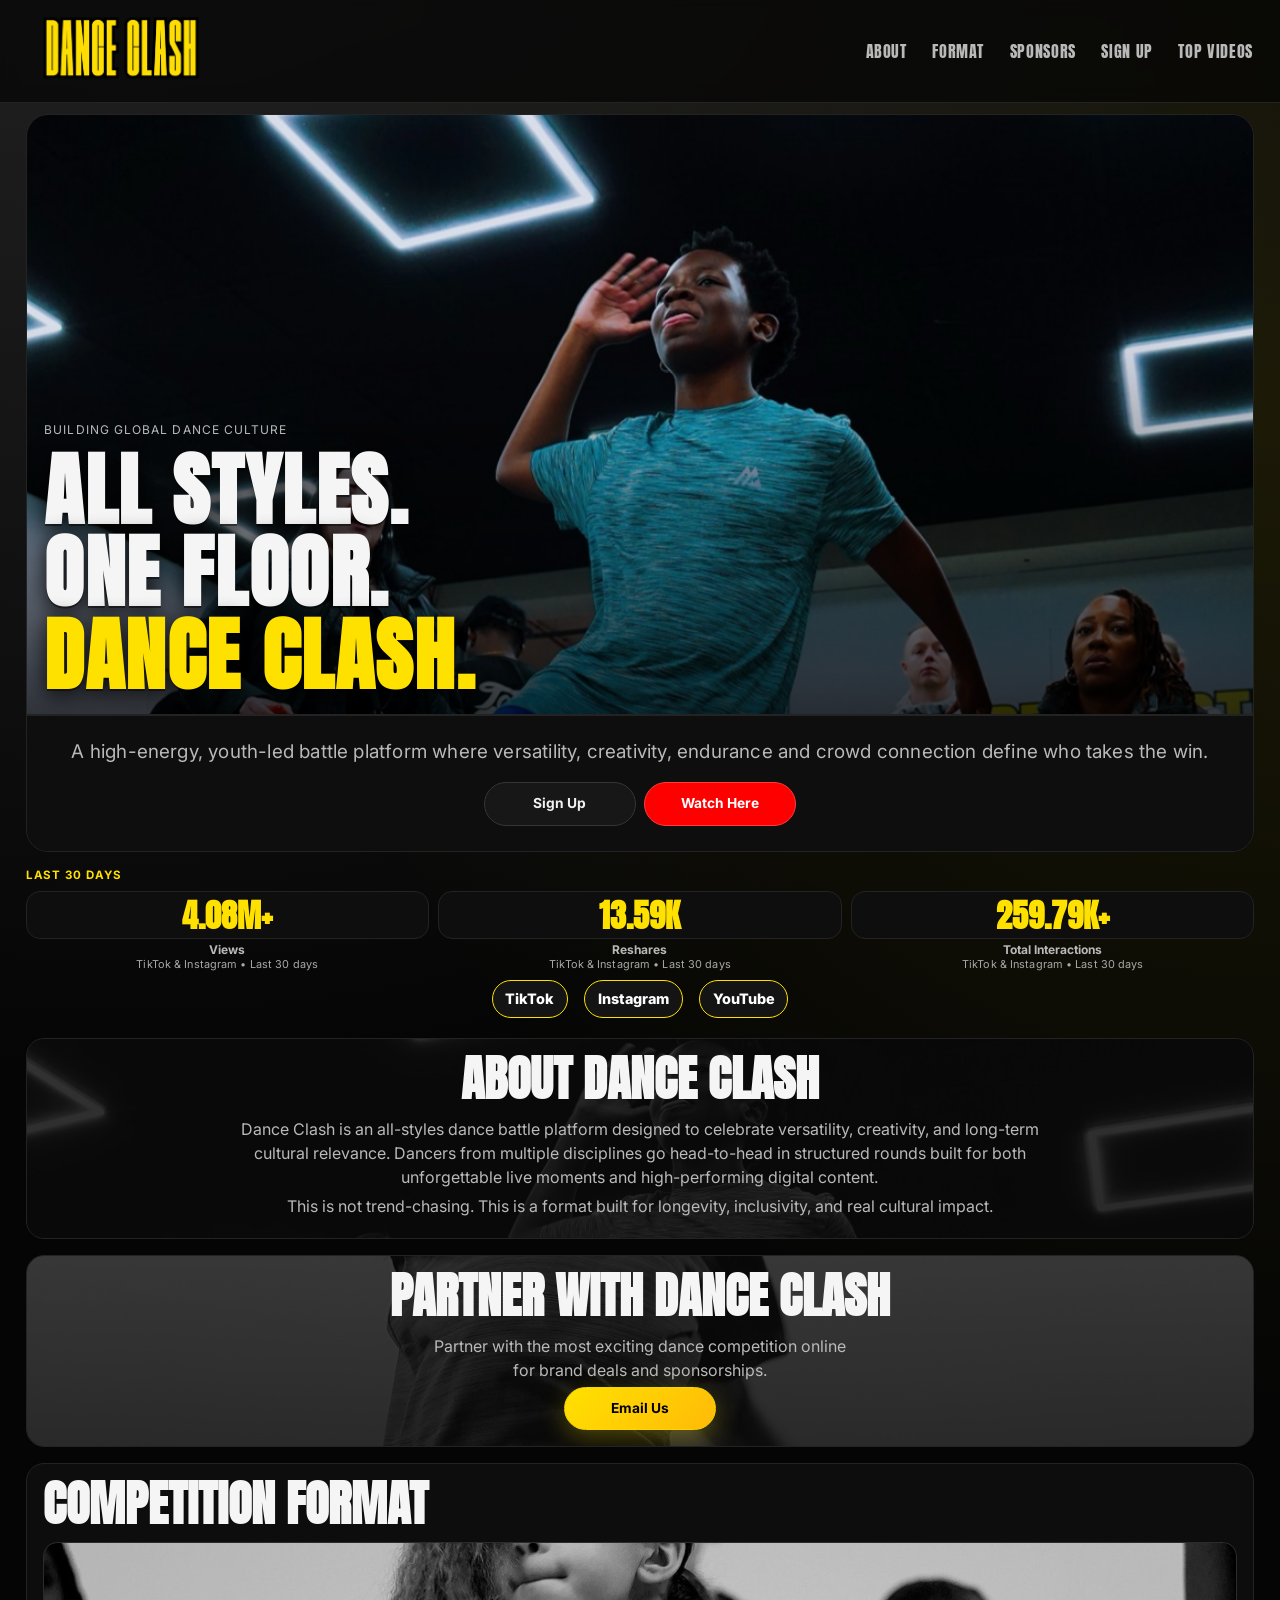
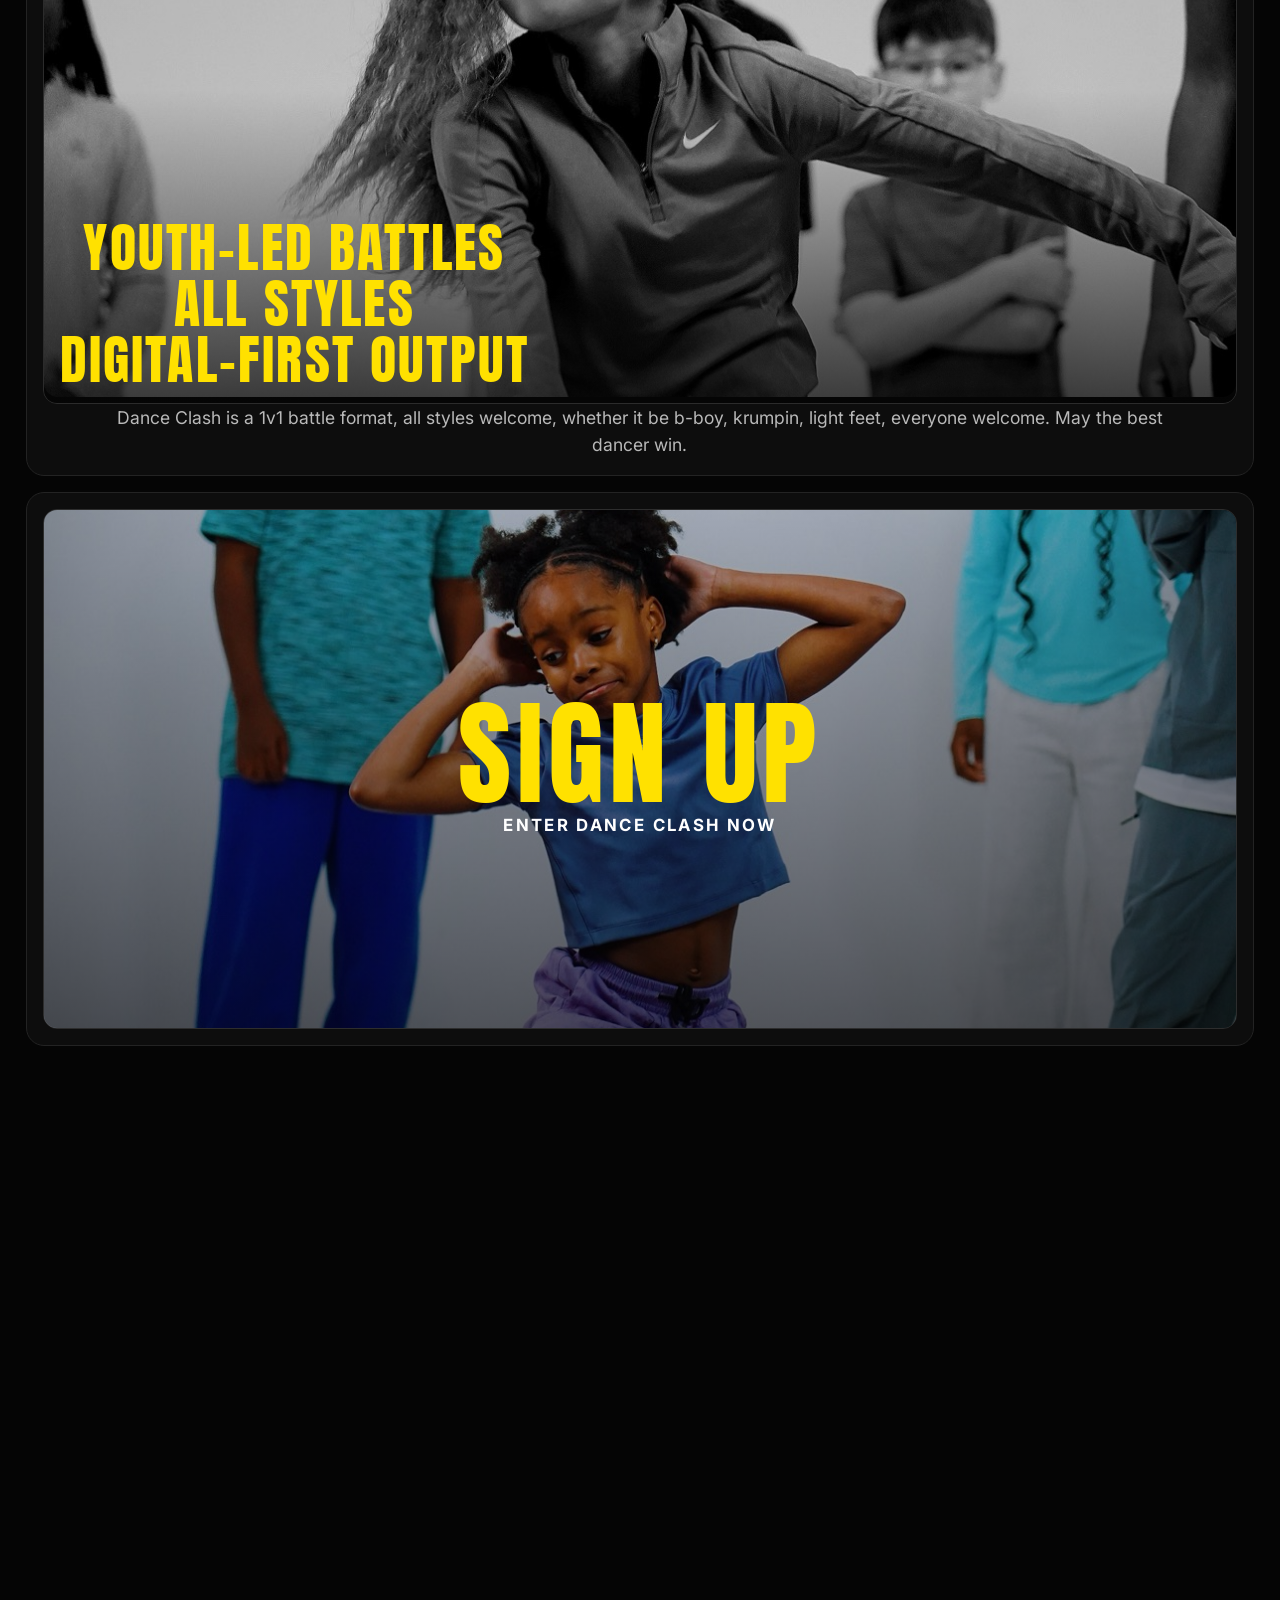
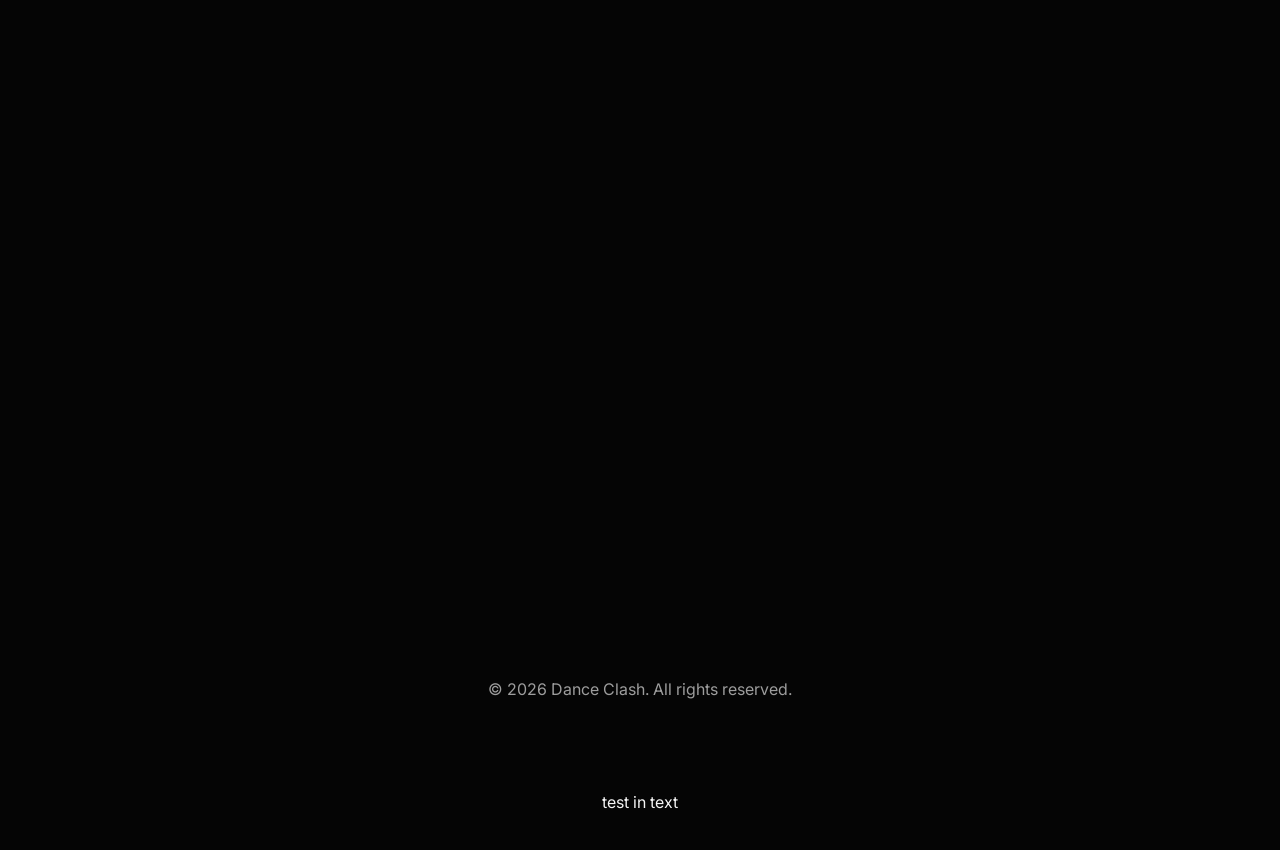
==== danceclash-site/index.html @ ba69e2e4 "Test: add 'test in text' to bottom of page" ====
<!doctype html>
<html lang="en">
<head>
  <meta charset="UTF-8" />
  <meta name="viewport" content="width=device-width, initial-scale=1.0" />
  <title>Dance Clash | All Styles Dance Competition</title>
  <meta name="description" content="Dance Clash is an all-styles dance battle platform celebrating versatility, creativity, and crowd connection." />
  <meta property="og:title" content="Dance Clash" />
  <meta property="og:description" content="All styles. Real battles. Real culture." />
  <meta property="og:type" content="website" />
  <meta property="og:image" content="https://danceclash.co/assets/favicon-512.png" />
  <meta name="twitter:card" content="summary" />
  <meta name="twitter:image" content="https://danceclash.co/assets/favicon-512.png" />
  <link rel="icon" type="image/png" sizes="32x32" href="assets/favicon-32.png" />
  <link rel="icon" type="image/png" sizes="16x16" href="assets/favicon-16.png" />
  <link rel="apple-touch-icon" sizes="180x180" href="assets/apple-touch-icon.png" />
  <link rel="preconnect" href="https://fonts.googleapis.com">
  <link rel="preconnect" href="https://fonts.gstatic.com" crossorigin>
  <link href="https://fonts.googleapis.com/css2?family=Anton&family=Bebas+Neue&family=Inter:wght@400;600;700;800&display=swap" rel="stylesheet">
  <link rel="stylesheet" href="styles.css" />
</head>
<body>
  <div class="scroll-progress" aria-hidden="true"></div>
  <header class="site-header" id="top">
    <a class="brand" href="#top" aria-label="Dance Clash home">
      <img src="assets/dance-clash-logo.png" alt="Dance Clash logo" />
    </a>
    <button class="menu-btn" aria-label="Toggle menu" aria-expanded="false">☰</button>
    <nav class="site-nav" aria-label="Main navigation">
      <a href="#about">About</a>
      <a href="#format">Format</a>
      <a href="#sponsors">Sponsors</a>
      <a href="#signup">Sign Up</a>
      <a href="#leaderboard">Top Videos</a>
    </nav>
  </header>

  <main>
    <section class="hero reveal">
      <div class="hero-bg" aria-hidden="true"></div>
      <div class="hero-image-wrap">
        <img class="hero-image hero-slide active js-parallax" src="assets/IMG_4778.JPG" alt="Dance Clash dancer in motion" />
        <img class="hero-image hero-slide" src="assets/IMG_4834.JPG" alt="Dance Clash battle moment" />
        <img class="hero-image hero-slide" src="assets/IMG_4809.JPG" alt="Dance Clash live dance circle" />
        <img class="hero-image hero-slide" src="assets/IMG_4890.JPG" alt="Dance Clash performer" />
        <div class="hero-image-overlay">
          <p class="eyebrow">BUILDING GLOBAL DANCE CULTURE</p>
          <h1>ALL STYLES.<br>ONE FLOOR.<br><span>Dance Clash.</span></h1>
        </div>
      </div>
      <div class="hero-content">
        <p>
          A high-energy, youth-led battle platform where versatility, creativity,
          endurance and crowd connection define who takes the win.
        </p>
        <div class="hero-cta">
          <a class="btn btn-ghost" href="https://docs.google.com/forms/d/e/1FAIpQLSc3zn0dRUBQ8wM4ddjLU7z3SjicRIRVyN9ZY5_aWdU6h1HrZQ/viewform" target="_blank" rel="noopener">Sign Up</a>
          <a class="btn btn-ghost btn-watch" href="https://www.youtube.com/@Dance_Clash1" target="_blank" rel="noopener">Watch Here</a>
        </div>
      </div>
    </section>

    <section class="stats-wrap reveal">
      <p class="stats-kicker">Last 30 Days</p>
      <section class="stats">
        <article>
          <div class="metric-box">
            <h3 data-count="4710000" data-format="compactPlus">0</h3>
          </div>
          <p class="metric-title">Views</p>
          <p class="metric-sub">TikTok & Instagram • Last 30 days</p>
        </article>
        <article>
          <div class="metric-box">
            <h3 data-count="15685" data-format="compact">0</h3>
          </div>
          <p class="metric-title">Reshares</p>
          <p class="metric-sub">TikTok & Instagram • Last 30 days</p>
        </article>
        <article>
          <div class="metric-box">
            <h3 data-count="299830" data-format="compactPlus">0</h3>
          </div>
          <p class="metric-title">Total Interactions</p>
          <p class="metric-sub">TikTok & Instagram • Last 30 days</p>
        </article>
      </section>
      <div class="stats-social-row">
        <a class="stat-link" href="https://www.tiktok.com/@danceclash_" target="_blank" rel="noopener">TikTok</a>
        <a class="stat-link" href="https://www.instagram.com/danceclash_/" target="_blank" rel="noopener">Instagram</a>
        <a class="stat-link" href="https://www.youtube.com/@Dance_Clash1" target="_blank" rel="noopener">YouTube</a>
      </div>
    </section>

    <section class="panel reveal" id="about">
      <h2>About Dance Clash</h2>
      <p>
        Dance Clash is an all-styles dance battle platform designed to celebrate versatility,
        creativity, and long-term cultural relevance. Dancers from multiple disciplines
        go head-to-head in structured rounds built for both unforgettable live moments and
        high-performing digital content.
      </p>
      <p>
        This is not trend-chasing. This is a format built for longevity, inclusivity, and
        real cultural impact.
      </p>
    </section>

    <section class="panel reveal" id="sponsors">
      <h2>Partner With Dance Clash</h2>
      <p class="sponsor-cta-copy">Partner with the most exciting dance competition online<br>for brand deals and sponsorships.</p>
      <div class="sponsor-cta-btn-wrap"><a href="#partnership-form-bottom" class="btn btn-primary">Email Us</a></div>
    </section>

    <section class="cards reveal" id="format">
      <h2>Competition Format</h2>
      <div class="card-grid image-card-grid">
        <article class="card image-card" style="text-align: center; height: auto;">
          <img src="assets/IMG_4884.JPG" alt="Dance Clash battle energy" loading="lazy">
          <div class="image-overlay"><h3>Youth-Led Battles<br>All Styles<br>Digital-First Output</h3></div>
        </article>
      </div>
      <p class="format-copy">Dance Clash is a 1v1 battle format, all styles welcome, whether it be b-boy, krumpin, light feet, everyone welcome. May the best dancer win.</p>
    </section>

    <section class="signup reveal" id="signup">
      <a class="signup-banner" href="https://docs.google.com/forms/d/e/1FAIpQLSc3zn0dRUBQ8wM4ddjLU7z3SjicRIRVyN9ZY5_aWdU6h1HrZQ/viewform" target="_blank" rel="noopener">
        <img src="assets/IMG_4786.JPG" alt="Dance Clash sign up" loading="lazy">
        <span class="signup-overlay">
          <strong>SIGN UP</strong>
          <em>Enter Dance Clash now</em>
        </span>
      </a>
    </section>

    <section class="leaderboard reveal" id="leaderboard">
      <h2>Top Viewed Videos of the Week</h2>
      <div class="video-grid">
        <article class="video-card">
          <p class="video-rank">#1 <a href="https://www.tiktok.com/@listentojayce" target="_blank" rel="noopener">@listentojayce</a></p>
          <p class="video-views">204.8K views</p>
          <iframe src="https://www.tiktok.com/player/v1/7609808277831994646?autoplay=0&mute=1&description=0&music_info=0" title="Top video 1" allow="encrypted-media; picture-in-picture" allowfullscreen loading="lazy"></iframe>
        </article>
        <article class="video-card">
          <p class="video-rank">#2 <a href="https://www.tiktok.com/@wolfiethedancer" target="_blank" rel="noopener">@wolfiethedancer</a></p>
          <p class="video-views">182.1K views</p>
          <iframe src="https://www.tiktok.com/player/v1/7610524635230211350?autoplay=0&mute=1&description=0&music_info=0" title="Top video 2" allow="encrypted-media; picture-in-picture" allowfullscreen loading="lazy"></iframe>
        </article>
        <article class="video-card">
          <p class="video-rank">#3 <a href="https://www.tiktok.com/@listentojayce" target="_blank" rel="noopener">@listentojayce</a></p>
          <p class="video-views">120K views</p>
          <iframe src="https://www.tiktok.com/player/v1/7608313612968414486?autoplay=0&mute=1&description=0&music_info=0" title="Top video 3" allow="encrypted-media; picture-in-picture" allowfullscreen loading="lazy"></iframe>
        </article>
      </div>
    </section>
    <section class="panel reveal" id="partnership-form-bottom">
      <h2>Partnership Enquiry</h2>
      <div class="sponsor-cta-btn-wrap"><a href="mailto:mgmt@sturdyoff.com" class="btn btn-primary">Email Now</a></div>
      <p>Dance Clash is powered by <a href="https://sturdyoff.com" target="_blank" rel="noopener">Sturdy Off</a>, a global youth culture and dance platform with over 1 billion views and a community of 3+ million followers. Sturdy Off has partnered with brands including Nike, Adidas, JD Sports, Wingstop, EMI, Universal Music Group, EMPIRE and Honour, delivering social media coverage, live event amplification and branded content that generated over 150 million views for partners in the past year alone. For enquiries, you can email <a class="mgmt-email" href="mailto:mgmt@sturdyoff.com"><strong>mgmt@sturdyoff.com</strong></a> — we’d love to hear from you.</p>
    </section>
  </main>

  <footer class="site-footer">
    <p>© <span id="year"></span> Dance Clash. All rights reserved.</p>
  </footer>

  <p style="text-align: center; padding: 20px;">test in text</p>

  <script src="script.js"></script>
</body>
</html>
---- danceclash-site/styles.css ----
:root {
  --bg: #050505;
  --card: #101010;
  --text: #f5f5f5;
  --muted: #b9b9b9;
  --accent: #ffe100;
  --accent-2: #ffba08;
  --line: #232323;
  --radius: 18px;
}

* { box-sizing: border-box; }
html, body { margin: 0; padding: 0; }
html { scroll-behavior: smooth; }
body {
  background:
    radial-gradient(circle at 10% -10%, #2a2a2a 0%, transparent 32%),
    radial-gradient(circle at 100% 10%, rgba(255,225,0,.09), transparent 26%),
    var(--bg);
  color: var(--text);
  font-family: Inter, system-ui, -apple-system, Segoe UI, Roboto, sans-serif;
  line-height: 1.5;
  overflow-x: hidden;
}

a { color: inherit; text-decoration: none; }

.site-header {
  position: sticky;
  top: 0;
  z-index: 20;
  display: flex;
  align-items: center;
  justify-content: space-between;
  gap: 1rem;
  padding: .75rem 1rem;
  backdrop-filter: blur(8px);
  background: rgba(5,5,5,.7);
  border-bottom: 1px solid var(--line);
}

.brand img {
  width: 182px;
  display: block;
}

.menu-btn {
  border: 1px solid var(--line);
  background: #121212;
  color: var(--text);
  border-radius: 12px;
  padding: .4rem .7rem;
  font-size: 1.1rem;
}

.site-nav {
  position: absolute;
  top: 100%;
  left: 0;
  right: 0;
  display: none;
  flex-direction: column;
  background: #0a0a0a;
  border-bottom: 1px solid var(--line);
}

.site-nav.open { display: flex; }
.site-nav a {
  padding: .9rem 1rem;
  border-top: 1px solid var(--line);
  color: var(--muted);
  font-family: Anton, 'Bebas Neue', Impact, sans-serif;
  letter-spacing: .04em;
  text-transform: uppercase;
  font-size: 1rem;
  transition: color .2s ease, background .2s ease;
}
.site-nav a:hover,
.site-nav a:focus-visible,
.site-nav a:active,
.site-nav a.is-active {
  color: var(--accent) !important;
  background: #171717;
}

main { padding: 0 1rem 3rem; max-width: 1100px; margin: 0 auto; }

.hero {
  position: relative;
  overflow: clip;
  margin: .7rem auto 0;
  max-width: 980px;
  border: 1px solid var(--line);
  border-radius: calc(var(--radius) + 4px);
  background: linear-gradient(140deg, #161616 15%, #080808 90%);
  isolation: isolate;
}

.hero-bg {
  position: absolute;
  inset: 0;
  background:
    radial-gradient(circle at 25% 20%, rgba(255,225,0,.34), transparent 52%),
    radial-gradient(circle at 75% 80%, rgba(255,186,8,.14), transparent 45%);
  pointer-events: none;
  animation: pulseGlow 8s ease-in-out infinite alternate;
}

.hero-content {
  padding: 1rem 1.2rem 1.2rem;
  position: relative;
  z-index: 2;
  background: #0e0e0e;
  border-top: 1px solid #232323;
}
.hero-image-overlay {
  position: absolute;
  inset: 0;
  z-index: 2;
  display: flex;
  flex-direction: column;
  justify-content: flex-end;
  padding: 1.1rem;
  background: linear-gradient(180deg, rgba(0,0,0,.08) 35%, rgba(0,0,0,.76) 100%);
}
.eyebrow {
  letter-spacing: .09em;
  font-size: .75rem;
  color: var(--accent);
  margin: 0 0 .65rem;
}

h1, h2, h3 { margin: 0; line-height: 1.03; }
h1 {
  font-family: Anton, Impact, sans-serif;
  font-size: clamp(2.2rem, 10vw, 5rem);
  letter-spacing: .02em;
  text-transform: uppercase;
}

h1 span { color: var(--accent); }
.hero-image-overlay h1 {
  text-shadow:
    0 2px 0 rgba(0,0,0,.45),
    0 8px 24px rgba(0,0,0,.7),
    0 0 18px rgba(0,0,0,.35);
  animation: heroTitleIn 1.25s cubic-bezier(.17,.84,.3,1) both, heroTitlePulse 2.6s ease-out 1.25s 1;
  transform-origin: left center;
}
.hero p { color: var(--muted); max-width: 52ch; }

.hero-cta { display: flex; gap: .55rem; flex-wrap: nowrap; margin-top: 1rem; overflow-x: auto; padding-bottom: .2rem; }
.btn {
  padding: .66rem .92rem;
  border-radius: 999px;
  font-weight: 700;
  font-size: .86rem;
  white-space: nowrap;
  border: 1px solid transparent;
  min-width: 152px;
  text-align: center;
}
.btn-primary {
  background: linear-gradient(135deg, var(--accent), var(--accent-2));
  color: #000;
  border-color: #f8d600;
  box-shadow: 0 8px 26px rgba(255,225,0,.28);
}
.btn-ghost {
  background: #171717;
  color: #f1f1f1;
  border-color: #353535;
}

.btn-watch {
  background: #ff0000;
  color: #fff;
  border-color: #ff3b3b;
}



.btn { transition: transform .25s ease, box-shadow .25s ease, border-color .25s ease; }
.btn:hover { transform: translateY(-2px); box-shadow: 0 10px 26px rgba(0,0,0,.35); border-color: var(--accent); }

.hero-image-wrap { position: relative; height: 52vh; min-height: 320px; overflow: hidden; border-bottom: 1px solid var(--line); }
.hero-image {
  position: absolute;
  inset: 0;
  width: 100%;
  height: 100%;
  object-fit: cover;
  object-position: center 28%;
  opacity: 0;
  transform: scale(1.08);
  transition: opacity .9s ease-in-out, transform 1.1s cubic-bezier(.19,1,.22,1), filter .8s ease;
  will-change: transform, opacity;
  animation: heroFloat 9s ease-in-out infinite alternate;
}
.hero-image.active { opacity: 1; z-index: 1; }
.hero-slide:nth-child(2) {
  object-position: center 20%;
}
.hero-slide:nth-child(3),
.hero-slide:nth-child(4) {
  object-position: center 10%;
}
.hero:hover .hero-image.active { transform: scale(1.14); filter: contrast(1.06) saturate(1.04); }

.stats-wrap {
  margin: .9rem auto 1.3rem;
  max-width: 980px;
}

.stats-kicker {
  margin: 0 0 .45rem;
  color: var(--accent);
  letter-spacing: .08em;
  text-transform: uppercase;
  font-size: .72rem;
  font-weight: 700;
}

.stats {
  display: grid;
  grid-template-columns: repeat(3,1fr);
  gap: .6rem;
}
.stats article {
  text-align: center;
}
.metric-box {
  border: 1px solid var(--line);
  border-radius: 14px;
  background: #0e0e0e;
  padding: .5rem .45rem .38rem;
}
.stats h3 { font-family: Anton, sans-serif; font-size: 2rem; color: var(--accent); line-height: 1; margin: 0; }
.metric-title { color: var(--muted); font-size: .75rem; line-height: 1.1; margin: .24rem 0 0; font-weight: 700; }
.metric-sub { color: #a8a8a8; font-size: .68rem; line-height: 1.2; letter-spacing: .01em; margin: .1rem 0 0; }
.stat-link {
  display: inline-block;
  font-weight: 800;
  color: #fff;
  font-size: .9rem;
  border: 1.5px solid var(--accent);
  border-radius: 999px;
  padding: .45rem .8rem;
  background: #141414;
}
.stat-link:hover {
  color: #000;
  background: var(--accent);
}

.stats-social-row {
  margin-top: .55rem;
  display: flex;
  justify-content: center;
  align-items: center;
  gap: 1rem;
  flex-wrap: wrap;
}

.panel, .cards, .gallery, .socials, .signup, .leaderboard {
  border: 1px solid var(--line);
  border-radius: var(--radius);
  padding: 1rem;
  background: #0d0d0d;
  margin: 0 auto 1rem;
  max-width: 980px;
}

h2 {
  font-family: Anton, Impact, sans-serif;
  text-transform: uppercase;
  font-size: clamp(1.6rem, 7vw, 3rem);
  margin-bottom: .75rem;
}

.panel p { color: var(--muted); margin: .3rem 0; }

#about {
  text-align: center;
  position: relative;
  overflow: hidden;
}
#about::before {
  content: '';
  position: absolute;
  inset: 0;
  background: linear-gradient(180deg, rgba(0,0,0,.5), rgba(0,0,0,.62)), url('assets/IMG_4834.JPG') center 24% / cover no-repeat;
  filter: grayscale(1);
  opacity: .36;
  z-index: 0;
}
#about > * { position: relative; z-index: 1; }
#about p {
  max-width: 820px;
  margin-left: auto;
  margin-right: auto;
}

#sponsors {
  text-align: center;
  position: relative;
  overflow: hidden;
}
#sponsors::before {
  content: '';
  position: absolute;
  inset: 0;
  background: linear-gradient(180deg, rgba(0,0,0,.35), rgba(0,0,0,.55)), url('assets/IMG_4866.JPG') center 28% / cover no-repeat;
  opacity: .35;
  z-index: 0;
}
#sponsors > * { position: relative; z-index: 1; }

.sponsor-cta-copy {
  max-width: 760px;
  margin: .3rem auto .8rem;
  text-wrap: balance;
  overflow-wrap: anywhere;
  word-break: break-word;
}
.sponsor-cta-btn-wrap { display: flex; justify-content: center; }

#partnership-form-bottom {
  text-align: center;
}
#partnership-form-bottom p {
  overflow-wrap: anywhere;
  word-break: break-word;
  max-width: 820px;
  margin-left: auto;
  margin-right: auto;
}
#partnership-form-bottom a {
  font-weight: 800;
}
#partnership-form-bottom .mgmt-email {
  color: var(--accent);
  font-weight: 900;
}

.partner-form { display: grid; gap: .6rem; margin-top: .7rem; }
.partner-form input,
.partner-form textarea {
  width: 100%;
  border: 1px solid #2e2e2e;
  border-radius: 10px;
  background: #121212;
  color: #fff;
  padding: .7rem .8rem;
  font: inherit;
}
.partner-form textarea { resize: vertical; }
.hp-field { position: absolute !important; left: -10000px !important; opacity: 0 !important; }
.partnership-status { min-height: 1.2em; color: var(--muted); margin: .2rem 0 0; font-size: .92rem; text-align: center; }

.partner-form .btn-primary,
.partner-form .btn-primary:hover,
.partner-form .btn-primary:focus,
.partner-form .btn-primary:active {
  -webkit-appearance: none;
  appearance: none;
  background: #ffe100 !important;
  background-image: none !important;
  color: #000 !important;
  border-color: #f8d600 !important;
  opacity: 1 !important;
}

.card-grid { display: grid; gap: .7rem; }
.card {
  border: 1px solid #2b2b2b;
  border-radius: 14px;
  background: linear-gradient(170deg, #1a1a1a, #0f0f0f);
  padding: .9rem;
  transition: transform .45s cubic-bezier(.19,1,.22,1), border-color .35s ease, box-shadow .45s ease;
}
.card:hover {
  transform: translateY(-10px) scale(1.02);
  border-color: rgba(255,225,0,.55);
  box-shadow: 0 22px 50px rgba(0,0,0,.5);
}
.card img {
  width: 100%;
  aspect-ratio: 4 / 3;
  object-fit: cover;
  object-position: center 20%;
  border-radius: 10px;
  border: 1px solid #2a2a2a;
  margin-bottom: .7rem;
}
.card h3 { margin-bottom: .5rem; font-size: 1.1rem; }
.card p { margin: 0; color: var(--muted); }

.image-card-grid { grid-template-columns: 1fr; }
.image-card {
  position: relative;
  padding: 0;
  overflow: hidden;
}
.image-card img {
  margin: 0;
  border: 0;
  border-radius: 14px;
  aspect-ratio: 16 / 10;
  object-position: center 12%;
}
.image-overlay {
  position: absolute;
  inset: 0;
  display: flex;
  align-items: flex-end;
  padding: 1rem;
  background: linear-gradient(180deg, rgba(0,0,0,.1) 32%, rgba(0,0,0,.72) 100%);
}
.image-overlay h3 {
  margin: 0;
  font-family: Anton, 'Bebas Neue', Impact, Haettenschweiler, 'Arial Narrow Bold', sans-serif;
  font-weight: 400;
  text-transform: uppercase;
  letter-spacing: .03em;
  font-size: clamp(1.2rem, 6vw, 2rem);
  color: var(--accent);
}


.format-copy {
  margin: 0 auto;
  max-width: 920px;
  color: var(--muted);
  text-align: center;
  line-height: 1.35;
  font-size: .94rem;
}

.impact-grid {
  display: grid;
  grid-template-columns: repeat(2, minmax(0, 1fr));
  gap: .65rem;
}

.impact-card {
  border: 1px solid #2b2b2b;
  border-radius: 14px;
  background: linear-gradient(170deg, #171717, #0d0d0d);
  padding: .95rem .8rem;
}

.impact-card h3 {
  font-family: Anton, Impact, sans-serif;
  font-size: clamp(1.3rem, 5.8vw, 2rem);
  color: var(--accent);
  margin-bottom: .3rem;
}

.impact-card p {
  margin: 0;
  color: var(--muted);
  font-size: .86rem;
  line-height: 1.25;
}

.sponsor-row {
  display: flex;
  align-items: center;
  flex-wrap: wrap;
  gap: .9rem;
  margin-top: .9rem;
}
.sponsor-row span { color: var(--muted); }
.sponsor-row img {
  width: auto;
  height: 54px;
  max-width: 170px;
  object-fit: contain;
  border-radius: 10px;
  background: #fff;
  padding: .5rem .7rem;
  border: 1px solid #2b2b2b;
}

.signup-banner {
  position: relative;
  display: block;
  border-radius: 14px;
  overflow: hidden;
  border: 1px solid #2d2d2d;
  max-height: 520px;
}

.signup-banner img {
  width: 100%;
  aspect-ratio: 16 / 9;
  max-height: 520px;
  height: auto;
  object-fit: cover;
  object-position: center 36%;
  display: block;
}

.signup-overlay {
  position: absolute;
  inset: 0;
  display: grid;
  place-content: center;
  text-align: center;
  gap: .25rem;
  background: linear-gradient(180deg, rgba(0,0,0,.22), rgba(0,0,0,.62));
}

.signup-overlay strong {
  font-family: Anton, 'Bebas Neue', Impact, Haettenschweiler, 'Arial Narrow Bold', sans-serif;
  font-weight: 400;
  font-size: clamp(2rem, 10vw, 3.6rem);
  line-height: .95;
  color: var(--accent);
  letter-spacing: .03em;
}

.signup-overlay em {
  font-style: normal;
  font-weight: 700;
  color: #fff;
  text-transform: uppercase;
  letter-spacing: .08em;
  font-size: .78rem;
}

.social-grid { display: grid; gap: .65rem; }
.social-grid a {
  background: #161616;
  border: 1px solid #2e2e2e;
  padding: .9rem 1rem;
  border-radius: 12px;
  font-weight: 700;
}
.social-grid a:hover { border-color: var(--accent); transform: translateY(-1px); }

.video-grid {
  display: grid;
  grid-template-columns: 1fr;
  gap: .8rem;
}
.video-card {
  border: 1px solid rgba(255,225,0,.45);
  border-radius: 14px;
  padding: .6rem;
  background: #121212;
  box-shadow: 0 0 0 1px rgba(255,225,0,.08) inset;
}
.video-rank {
  margin: 0 0 .4rem;
  color: var(--accent);
  font-weight: 800;
  letter-spacing: .06em;
  display: flex;
  align-items: center;
  gap: .45rem;
}
.video-rank a {
  color: #111;
  background: var(--accent);
  padding: .15rem .45rem;
  border-radius: 999px;
  font-weight: 800;
  letter-spacing: normal;
}
.video-rank a:hover { background: #ffd000; color: #000; }
.video-card iframe {
  width: 100%;
  aspect-ratio: 9 / 16;
  border: 0;
  border-radius: 10px;
  background: #000;
}
.video-views {
  margin: -.15rem 0 .2rem;
  color: #c7c7c7;
  font-weight: 700;
  font-size: .88rem;
}

.site-footer {
  text-align: center;
  color: #9d9d9d;
  padding-bottom: 2.3rem;
}

.scroll-progress {
  position: fixed;
  top: 0;
  left: 0;
  height: 3px;
  width: 0;
  z-index: 60;
  background: linear-gradient(90deg, #ffe100, #ffba08);
  box-shadow: 0 1px 12px rgba(255,225,0,.5);
}

.reveal { opacity: 0; transform: translateY(64px) scale(.965); filter: blur(6px); transition: 1s cubic-bezier(.19,1,.22,1); }
.reveal.on { opacity: 1; transform: translateY(0) scale(1); filter: blur(0); }

@keyframes pulseGlow {
  from { transform: scale(1); opacity: .72; }
  to { transform: scale(1.11); opacity: 1; }
}

@keyframes heroFloat {
  from { transform: scale(1.08) translateY(-6px); }
  to { transform: scale(1.12) translateY(10px); }
}

@keyframes heroTitleIn {
  from {
    opacity: 0;
    transform: translateY(42px) scale(.9) skewY(4deg);
    filter: blur(10px);
    letter-spacing: .12em;
  }
  55% {
    opacity: 1;
    transform: translateY(-8px) scale(1.04) skewY(0deg);
    filter: blur(0);
    letter-spacing: .04em;
  }
  to {
    opacity: 1;
    transform: translateY(0) scale(1);
    filter: blur(0);
    letter-spacing: .02em;
  }
}

@keyframes heroTitlePulse {
  0% { transform: scale(1); text-shadow: 0 2px 0 rgba(0,0,0,.45), 0 8px 24px rgba(0,0,0,.7), 0 0 18px rgba(0,0,0,.35); }
  40% { transform: scale(1.035); text-shadow: 0 2px 0 rgba(0,0,0,.5), 0 18px 36px rgba(0,0,0,.8), 0 0 28px rgba(255,225,0,.3); }
  100% { transform: scale(1); text-shadow: 0 2px 0 rgba(0,0,0,.45), 0 8px 24px rgba(0,0,0,.7), 0 0 18px rgba(0,0,0,.35); }
}

@media (max-width: 759px) {
  #partnership-form-bottom h2 { text-align: center; }
  .stats { grid-template-columns: repeat(3, minmax(0, 1fr)); }
  .social-grid { grid-template-columns: 1fr; }
  .image-card-grid { grid-template-columns: 1fr; }
  .hero-image-wrap { height: 52vh; min-height: 260px; }

  .hero-content .hero-cta {
    justify-content: center;
    overflow: visible;
    gap: .6rem;
  }
  .hero-content .hero-cta .btn {
    flex: 1 1 0;
    min-width: 0;
    max-width: 180px;
  }

  .signup-banner, .signup-banner img {
    max-height: 360px;
    aspect-ratio: 4 / 3;
  }
  .video-card iframe {
    max-width: 280px;
    margin: 0 auto;
    display: block;
  }
}

@media (min-width: 760px) {
  #sponsors .sponsor-cta-copy {
    text-align: center;
    margin-left: auto;
    margin-right: auto;
  }

  .menu-btn { display: none; }
  .site-nav {
    position: static;
    display: flex;
    flex-direction: row;
    border: 0;
    background: transparent;
    gap: .2rem;
  }
  .site-nav a { border: 0; padding: .4rem .7rem; border-radius: 10px; }
  .site-nav a:hover { background: #171717; color: var(--accent); }
  .brand img { width: 210px; }

  main { padding: 0 1.2rem 4rem; max-width: 100vw; margin: 0 auto; }

  .hero,
  .stats-wrap,
  .panel,
  .cards,
  .gallery,
  .signup,
  .socials,
  .leaderboard { max-width: min(1680px, 96vw); }

  .hero-image-wrap { min-height: 600px; height: 600px; border-bottom: 1px solid var(--line); }
  .hero-content {
    padding: 1.35rem 2.2rem 1.6rem;
    display: block;
  }
  .hero-content p {
    margin: 0 auto;
    max-width: 1200px;
    width: 100%;
    font-size: 1.18rem;
    line-height: 1.5;
    letter-spacing: .01em;
    text-align: center;
  }
  .hero-content .hero-cta {
    justify-content: center;
    overflow: visible;
    padding-bottom: 0;
    margin-top: 1rem;
  }
  .card-grid { grid-template-columns: repeat(2, 1fr); }
  .image-card-grid { grid-template-columns: repeat(auto-fit, minmax(320px, 1fr)); }
  .image-card img {
    aspect-ratio: 21 / 8;
    max-height: 520px;
    object-position: center 25%;
  }
  .image-overlay h3 {
    font-size: clamp(2rem, 4.5vw, 3.4rem);
    letter-spacing: .04em;
  }
  .format-copy {
    font-size: 1.1rem;
    line-height: 1.55;
    max-width: 1100px;
  }
  .signup-overlay strong { font-size: clamp(3.8rem, 9vw, 8rem); letter-spacing: .045em; }
  .signup-overlay em { font-size: 1.05rem; letter-spacing: .14em; }
  .social-grid { grid-template-columns: repeat(3, 1fr); }
  .video-grid { grid-template-columns: repeat(3, minmax(0, 1fr)); }
}
.card-grid .card:nth-child(1) { transition-delay: .03s; }
.card-grid .card:nth-child(2) { transition-delay: .08s; }
.card-grid .card:nth-child(3) { transition-delay: .13s; }
.card-grid .card:nth-child(4) { transition-delay: .18s; }

.panel, .cards, .gallery, .socials, .signup, .leaderboard { max-width: 100
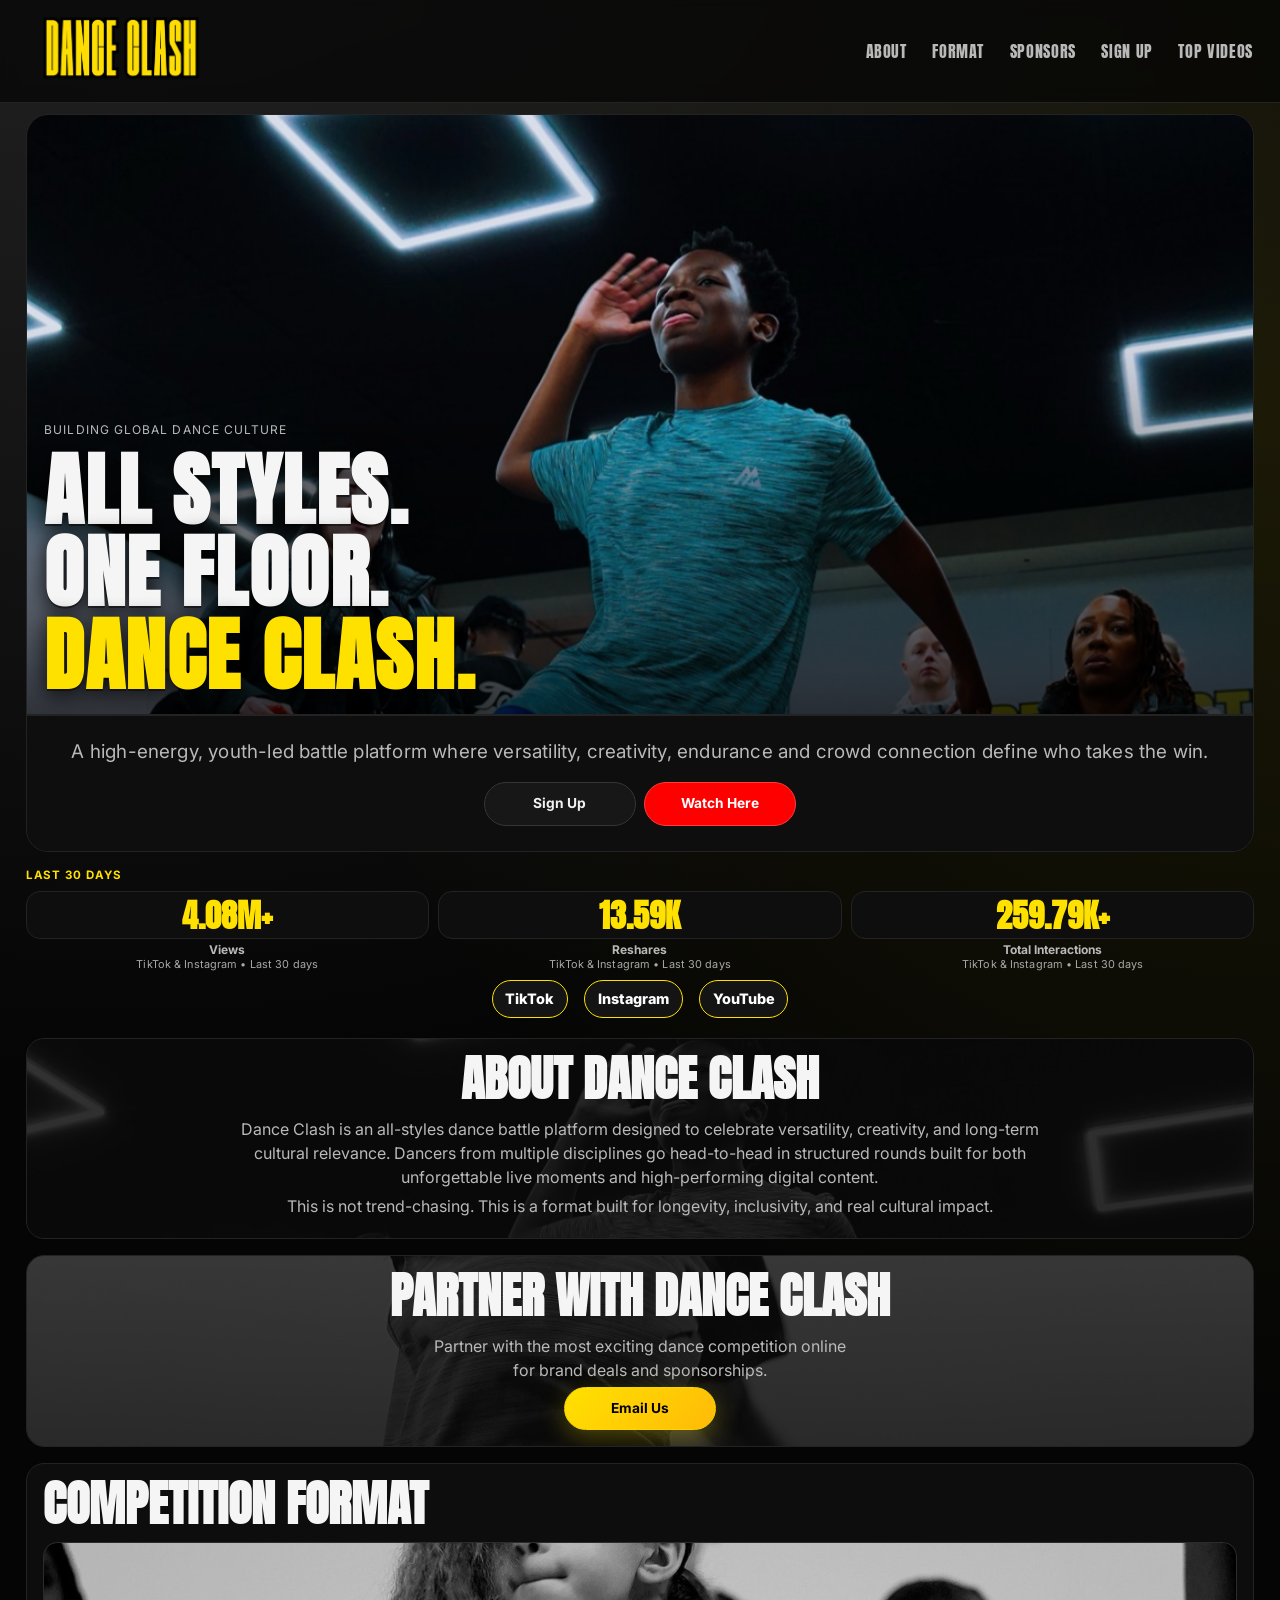
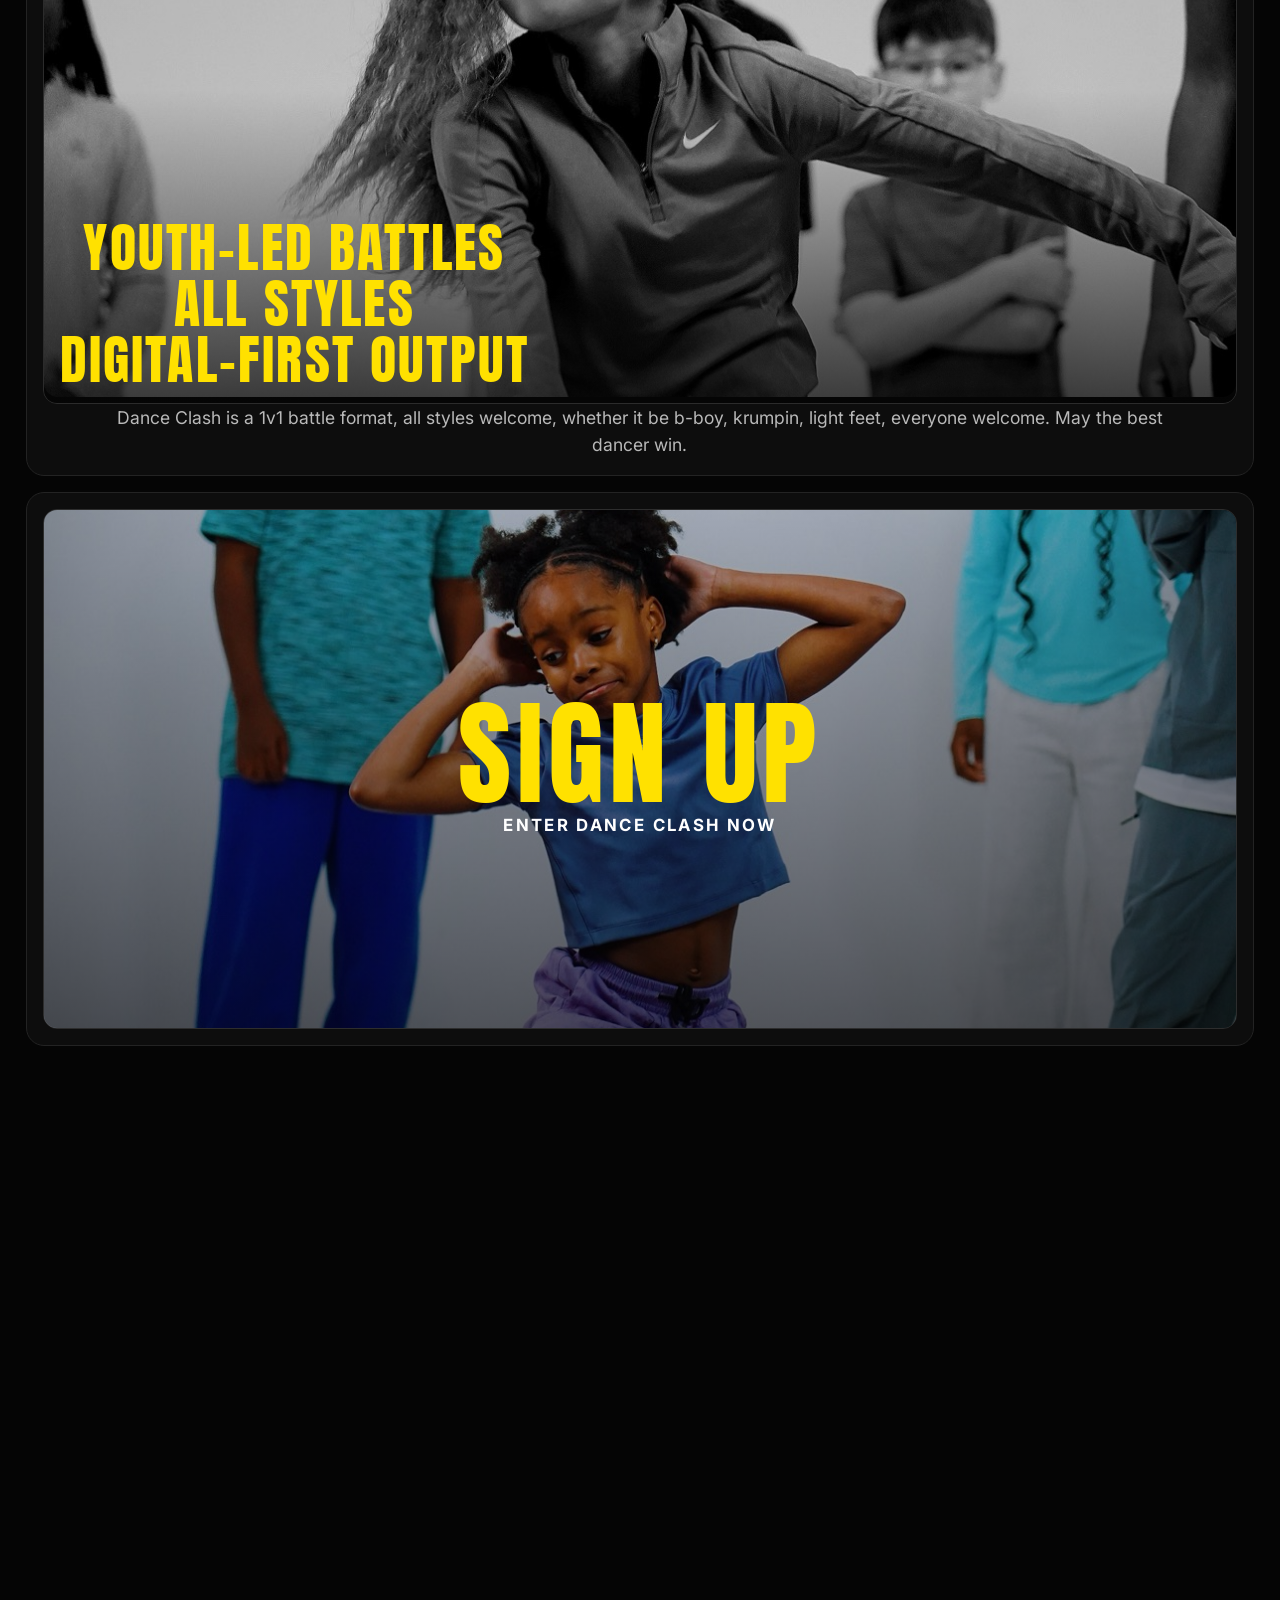
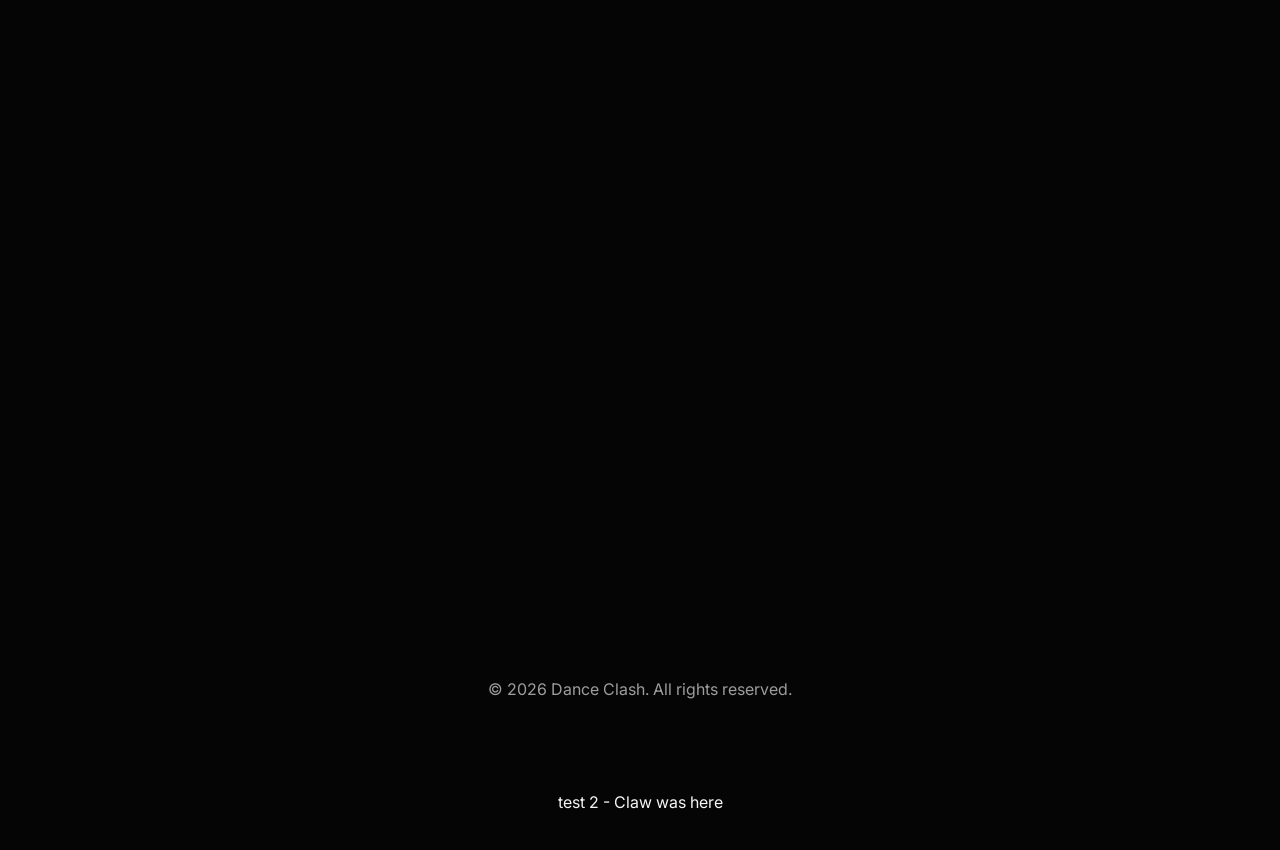
==== commit c51820cc: "Test 2: verify deployment" ====
--- a/danceclash-site/index.html
+++ b/danceclash-site/index.html
@@ -164,7 +164,7 @@
     <p>© <span id="year"></span> Dance Clash. All rights reserved.</p>
   </footer>
 
-  <p style="text-align: center; padding: 20px;">test in text</p>
+  <p style="text-align: center; padding: 20px;">test 2 - Claw was here</p>
 
   <script src="script.js"></script>
 </body>
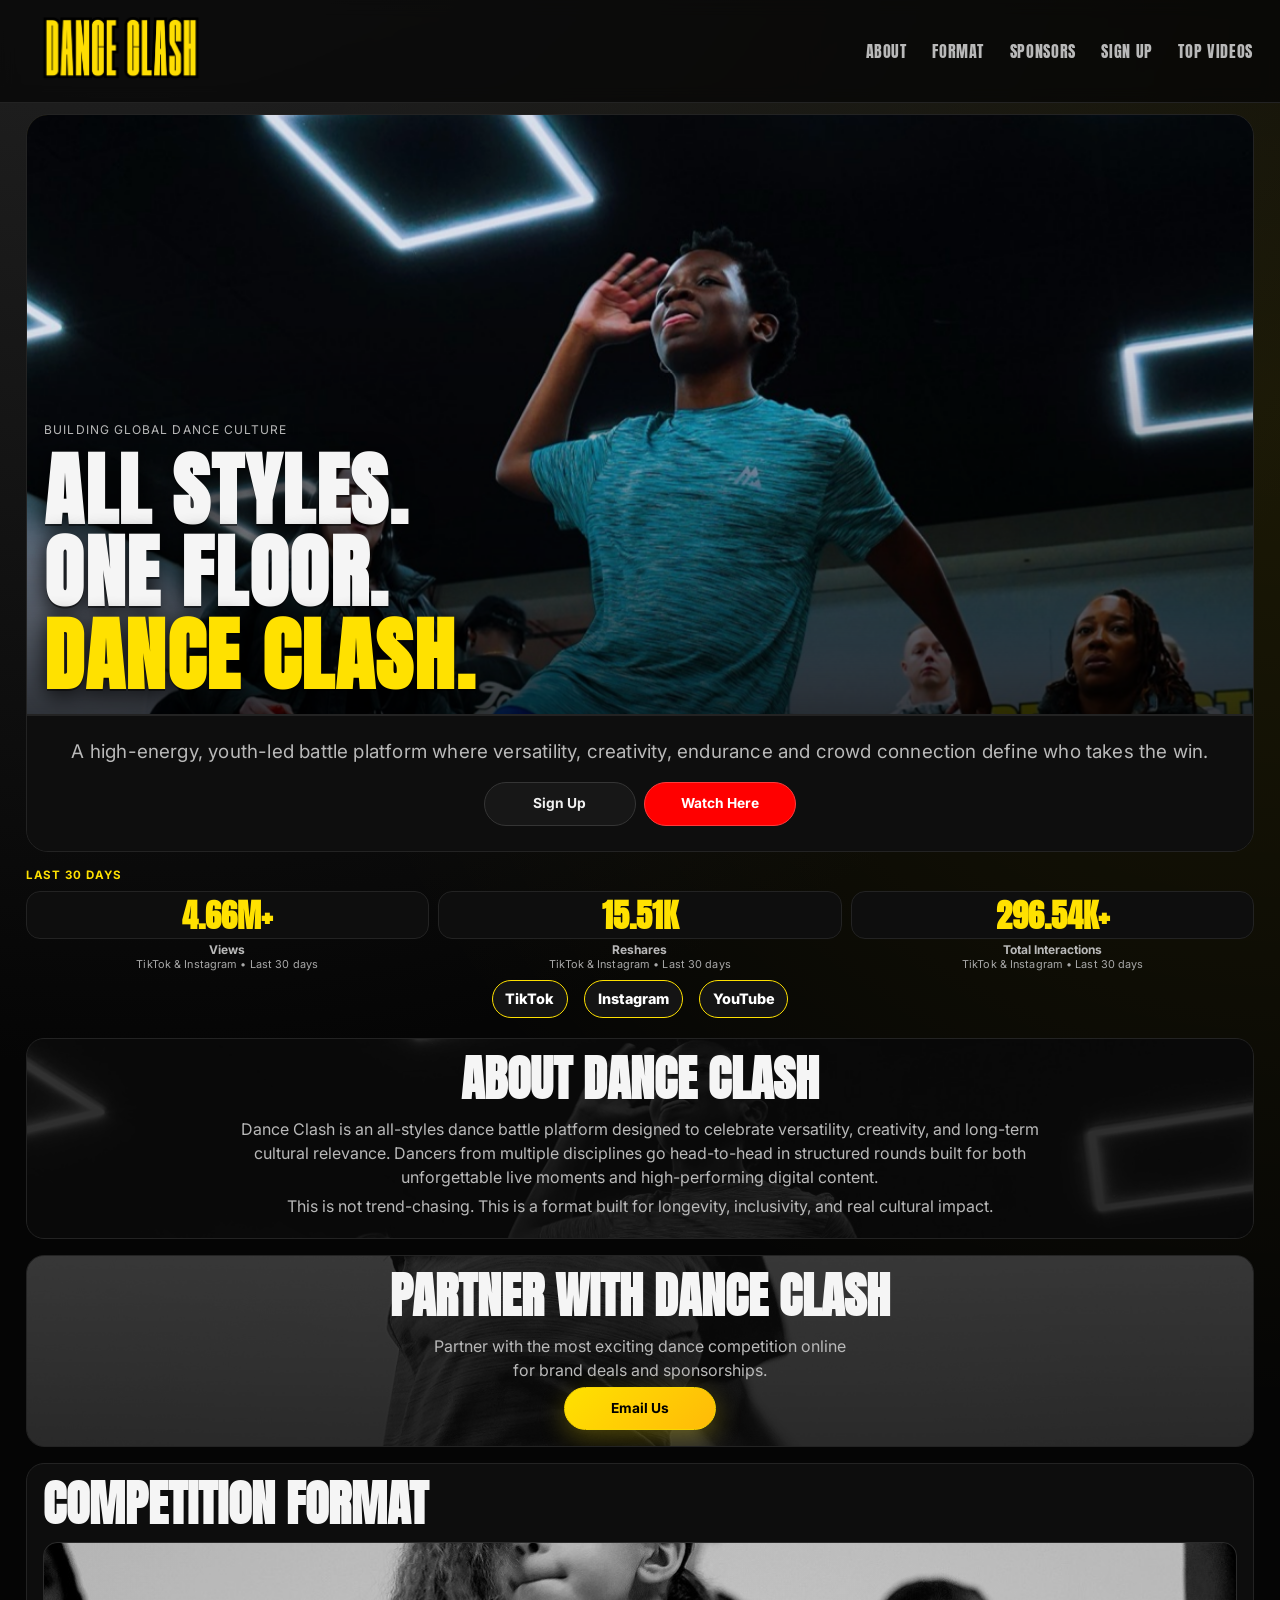
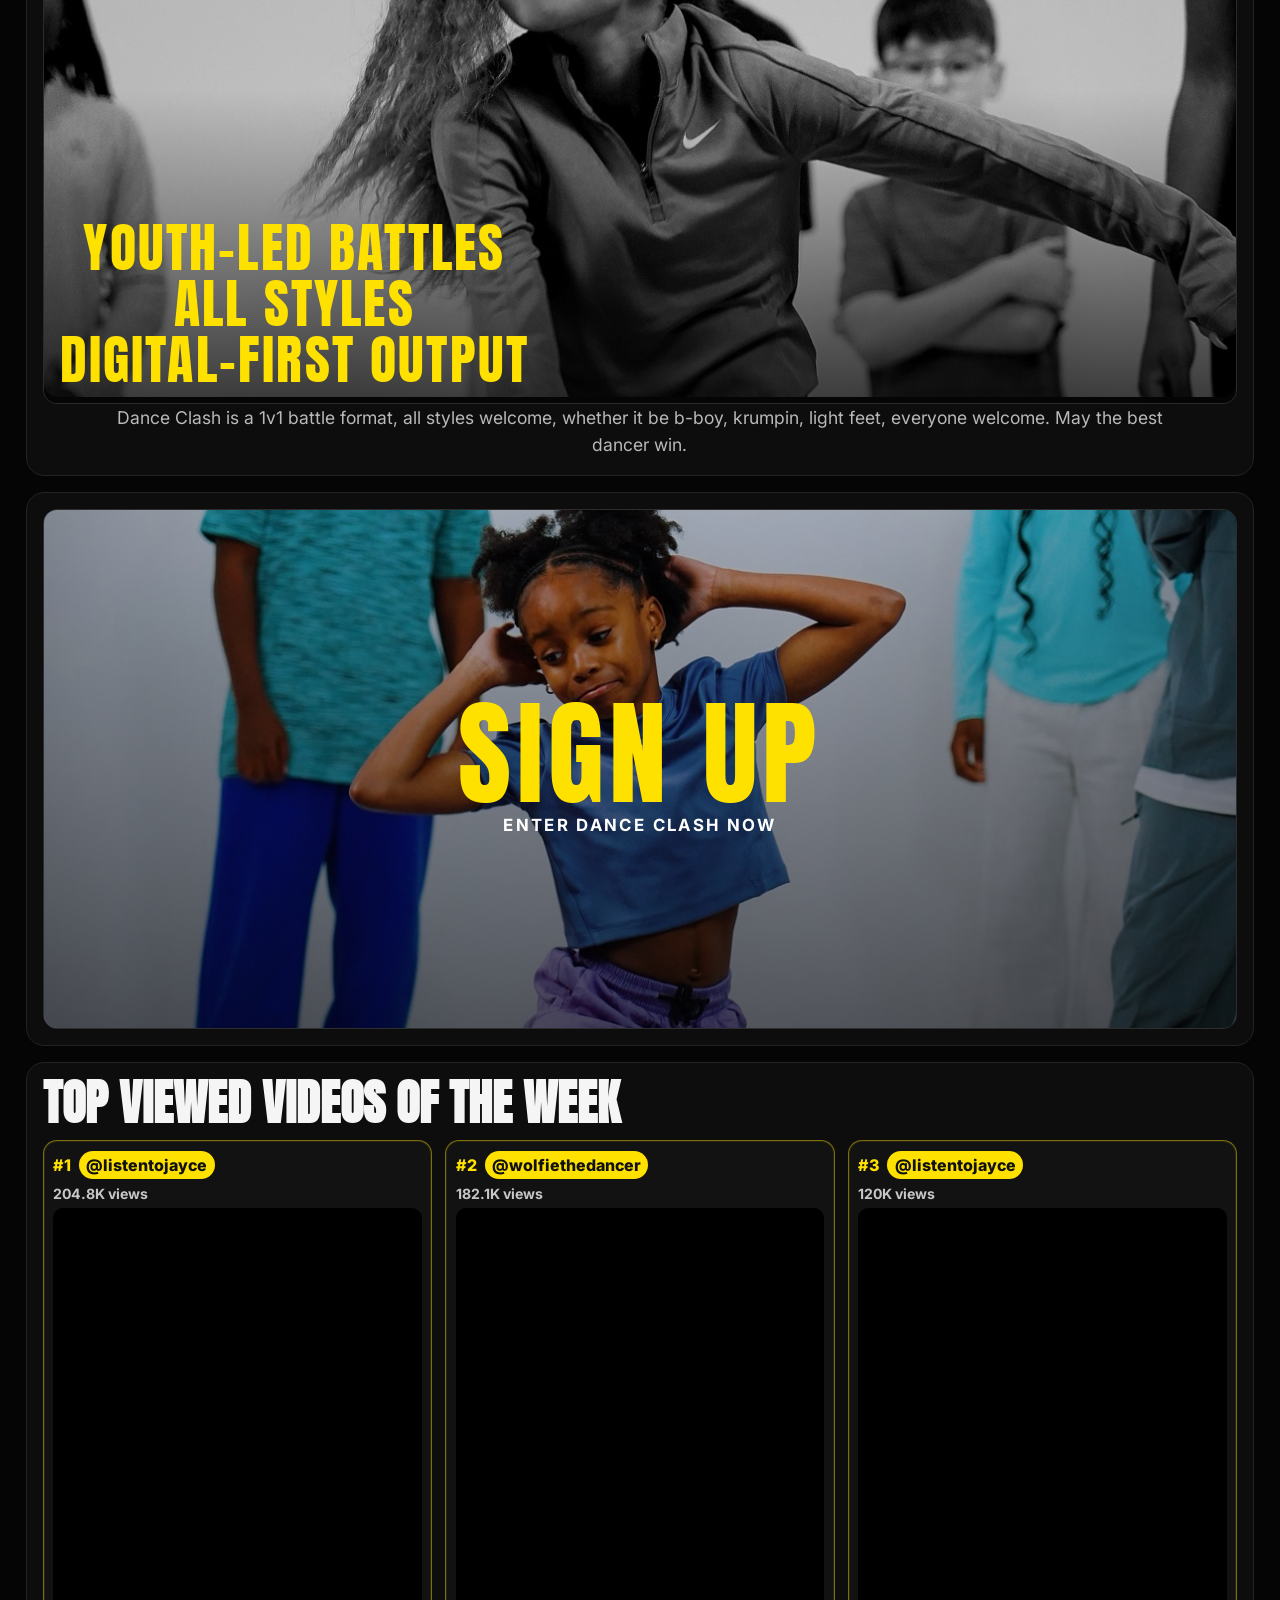
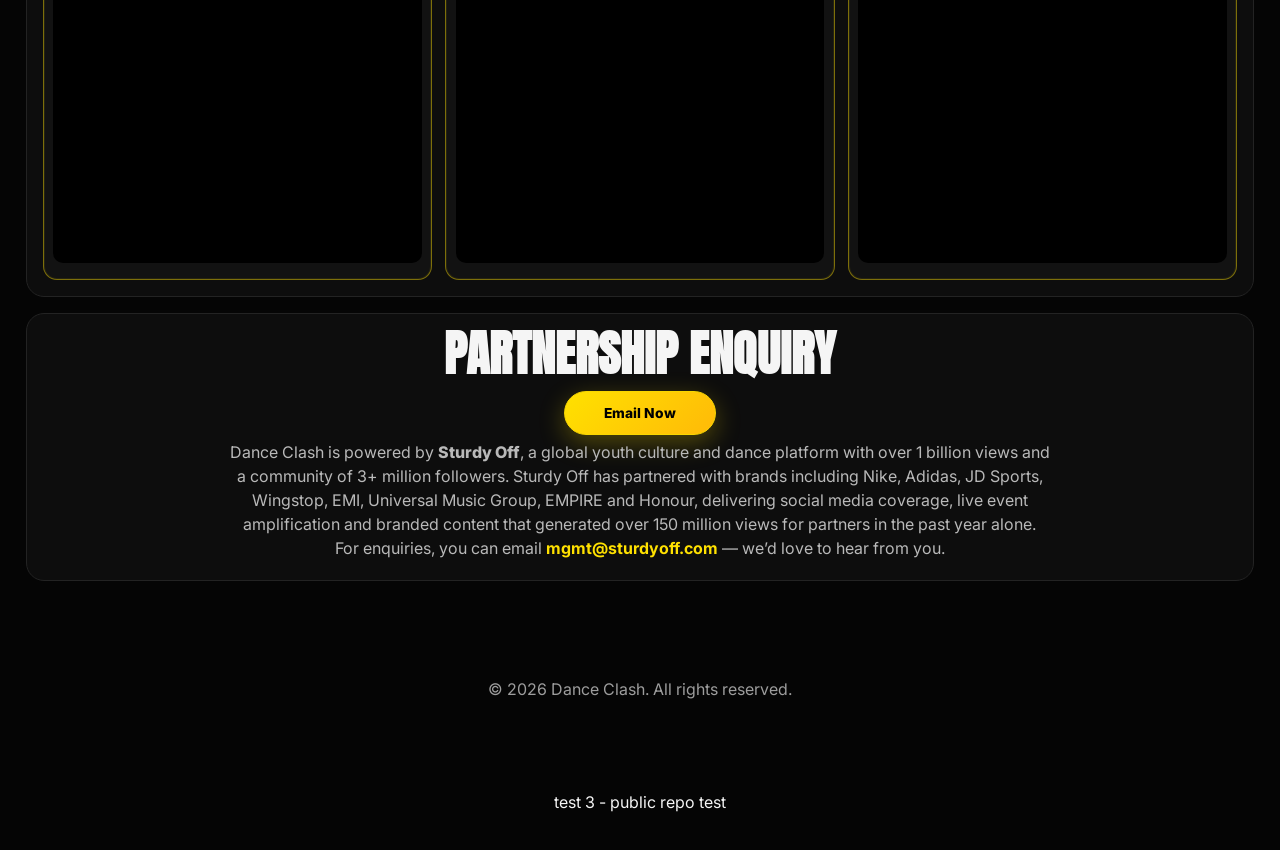
==== commit e17dc789: "Test 3: public repo deployment check" ====
--- a/danceclash-site/index.html
+++ b/danceclash-site/index.html
@@ -164,7 +164,7 @@
     <p>© <span id="year"></span> Dance Clash. All rights reserved.</p>
   </footer>
 
-  <p style="text-align: center; padding: 20px;">test 2 - Claw was here</p>
+  <p style="text-align: center; padding: 20px;">test 3 - public repo test</p>
 
   <script src="script.js"></script>
 </body>
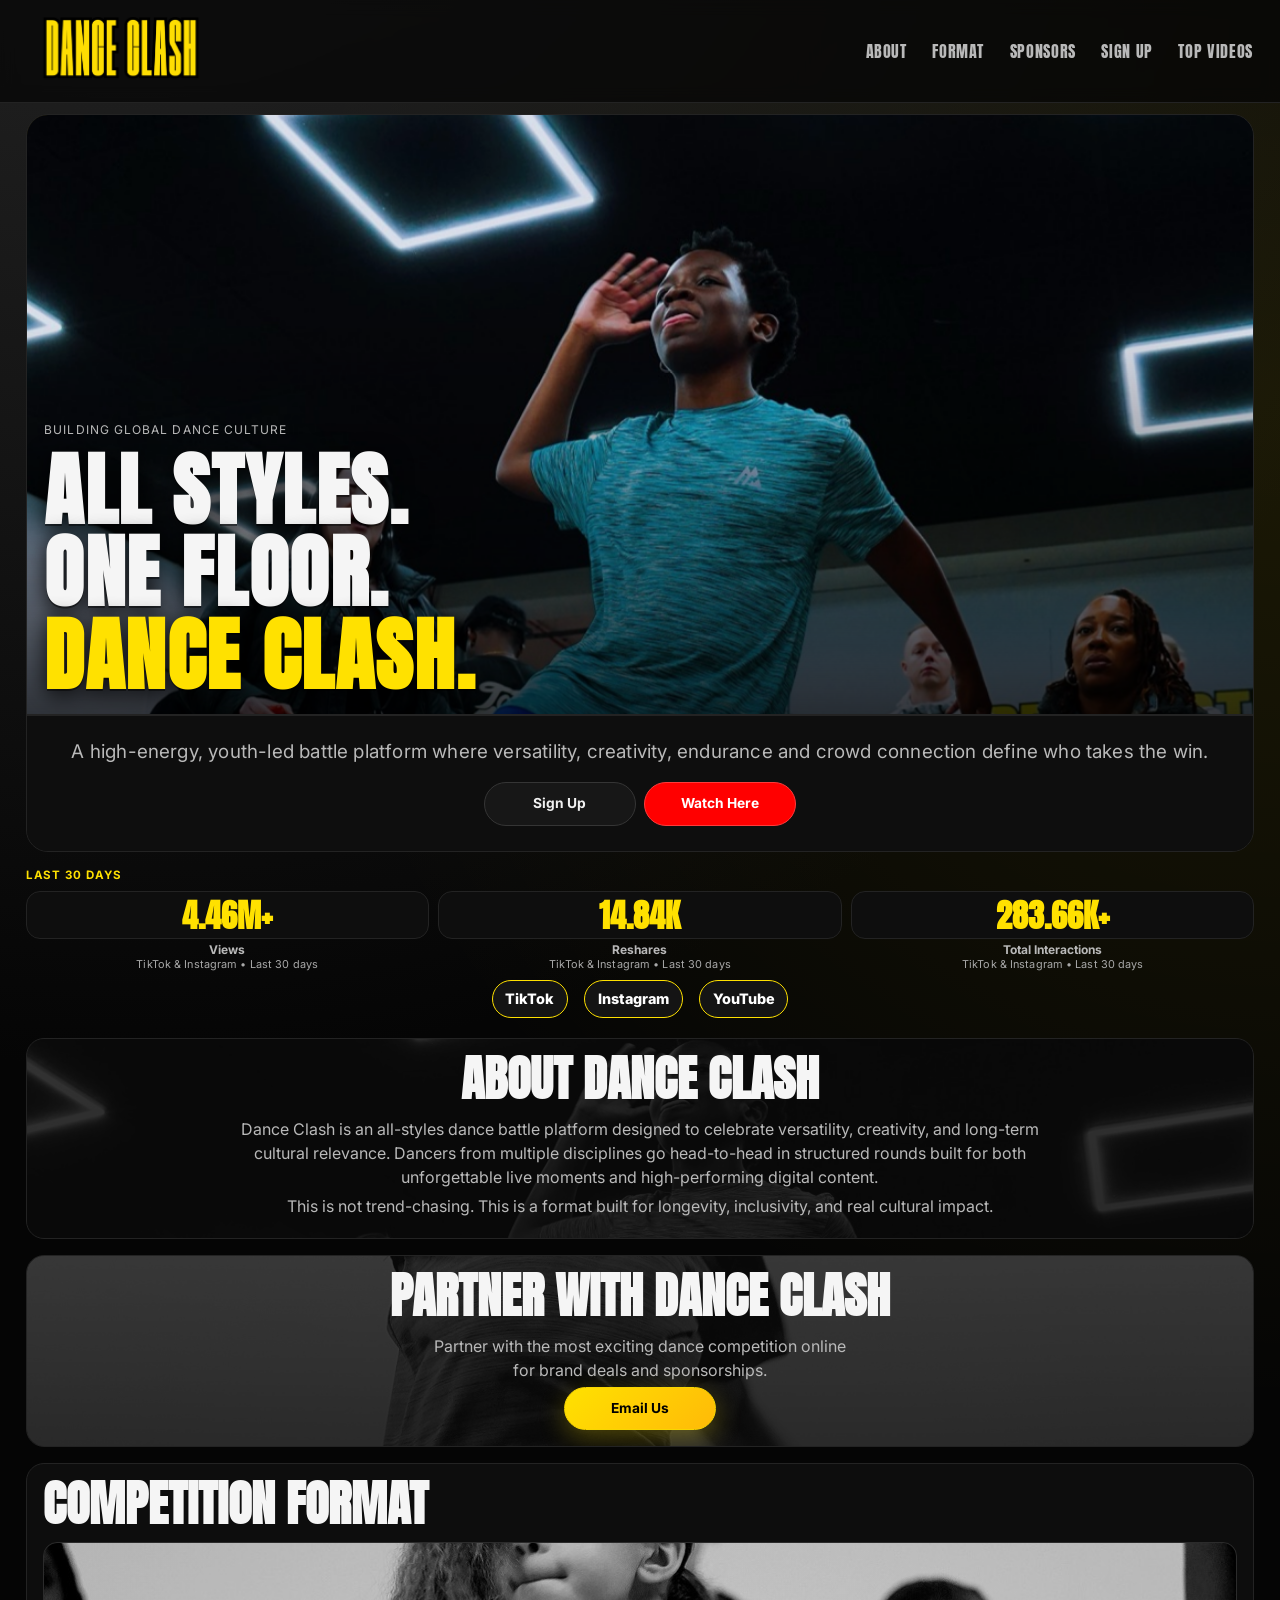
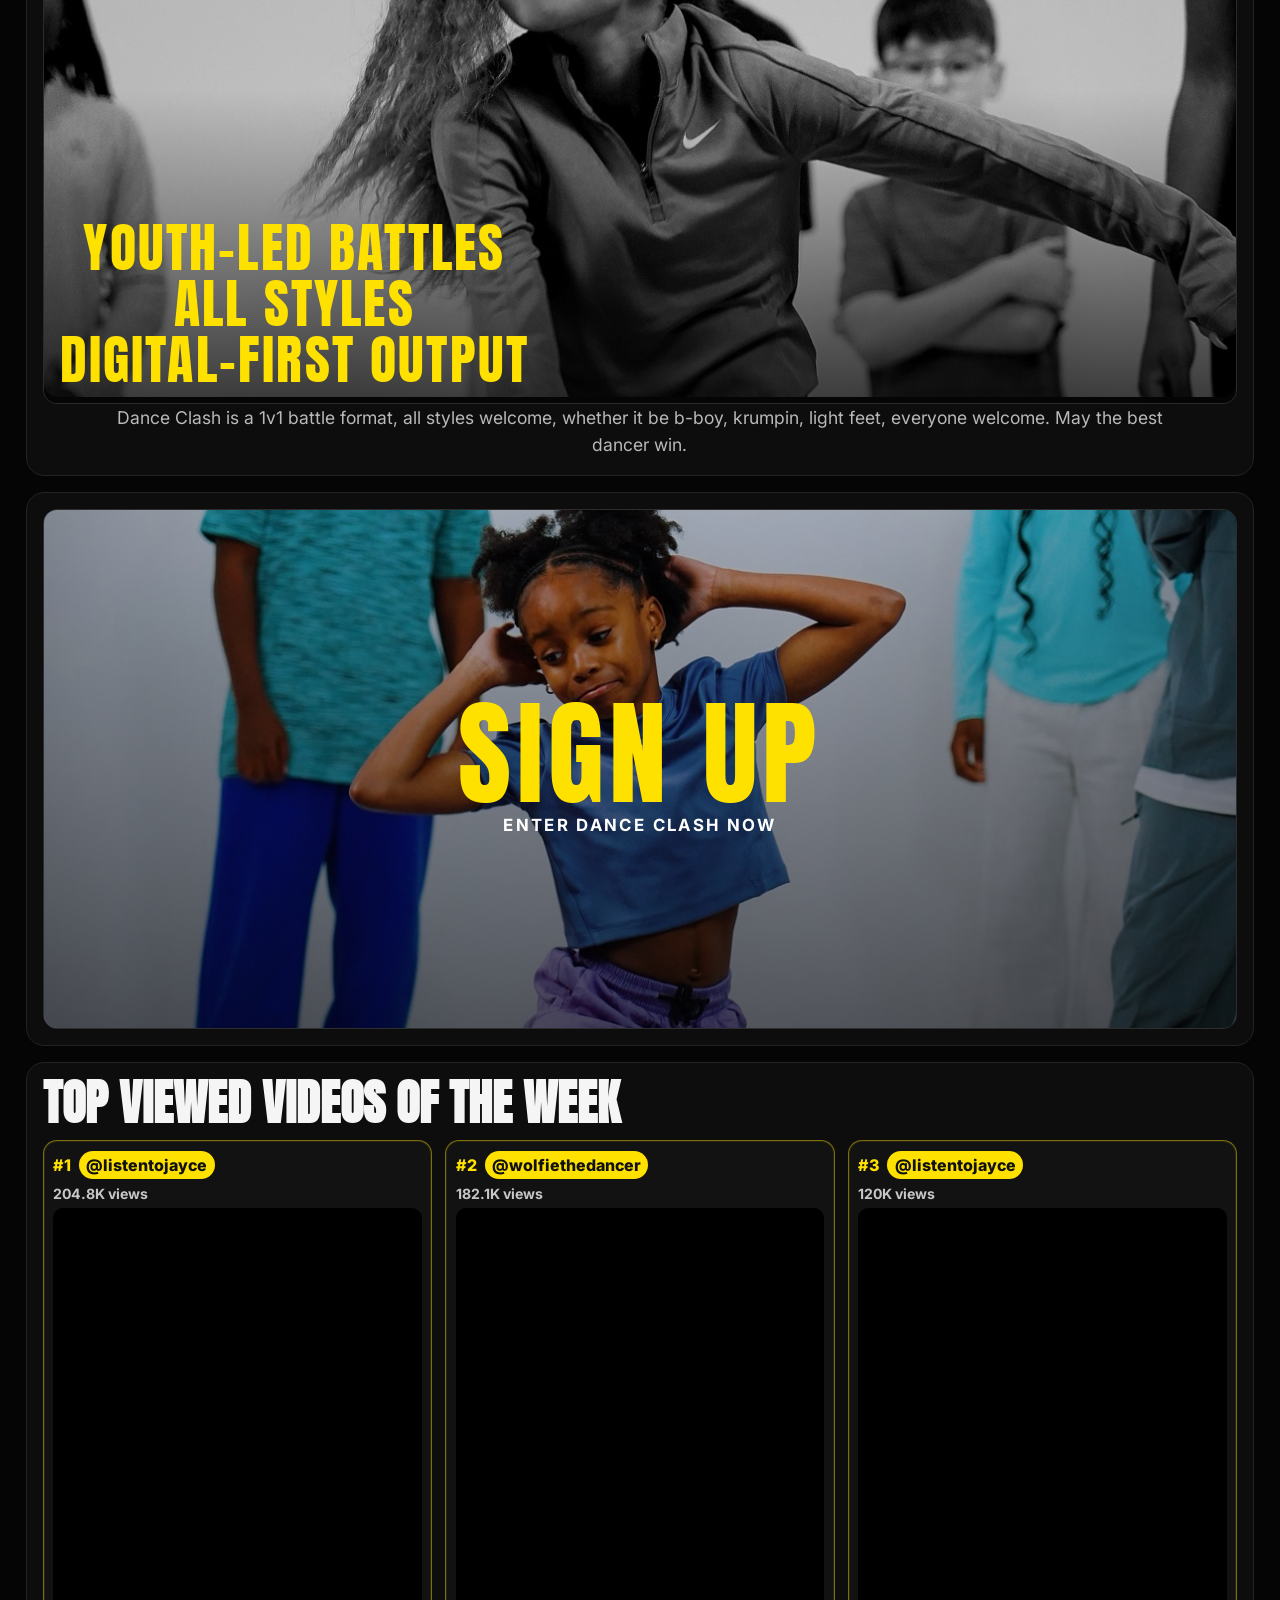
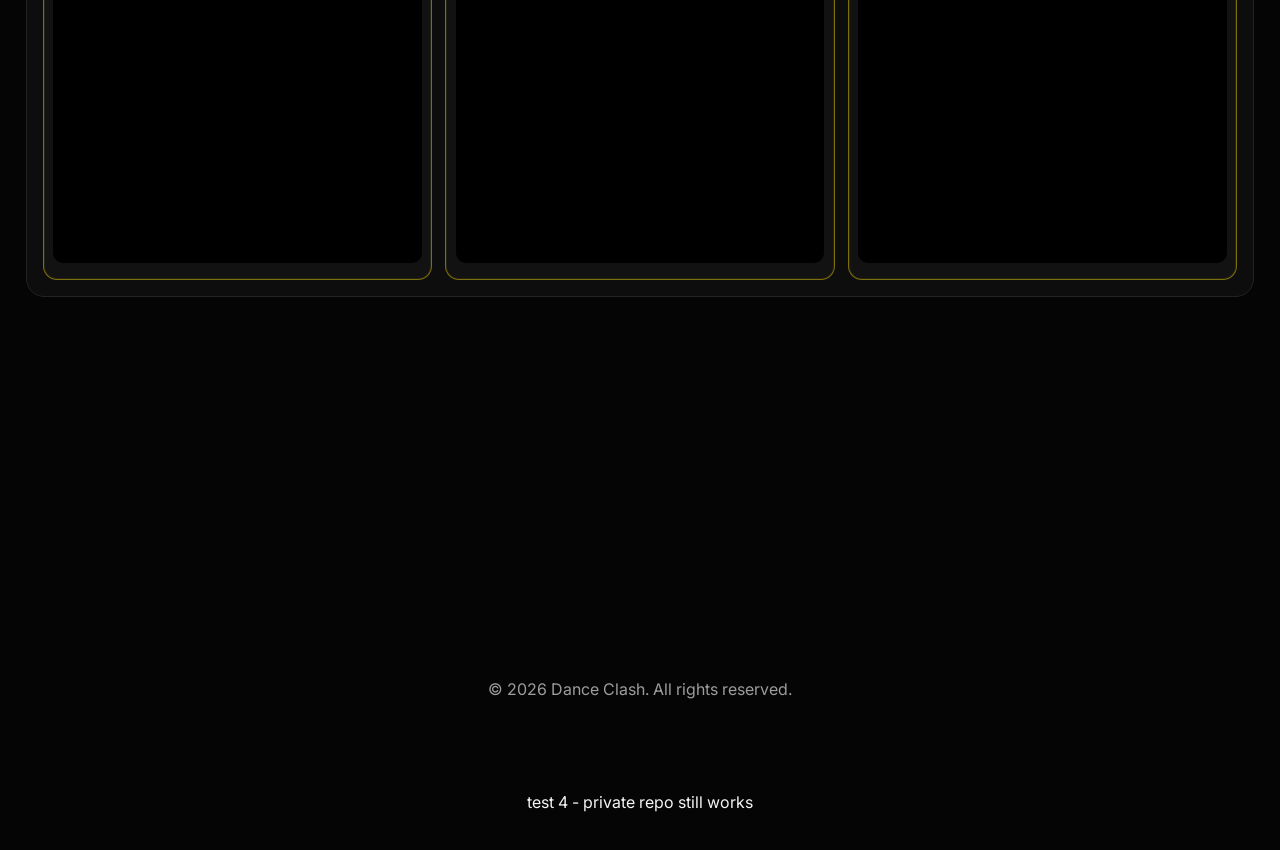
==== commit cf4c2a7c: "Test 4: private repo deployment check" ====
--- a/danceclash-site/index.html
+++ b/danceclash-site/index.html
@@ -164,7 +164,7 @@
     <p>© <span id="year"></span> Dance Clash. All rights reserved.</p>
   </footer>
 
-  <p style="text-align: center; padding: 20px;">test 3 - public repo test</p>
+  <p style="text-align: center; padding: 20px;">test 4 - private repo still works</p>
 
   <script src="script.js"></script>
 </body>
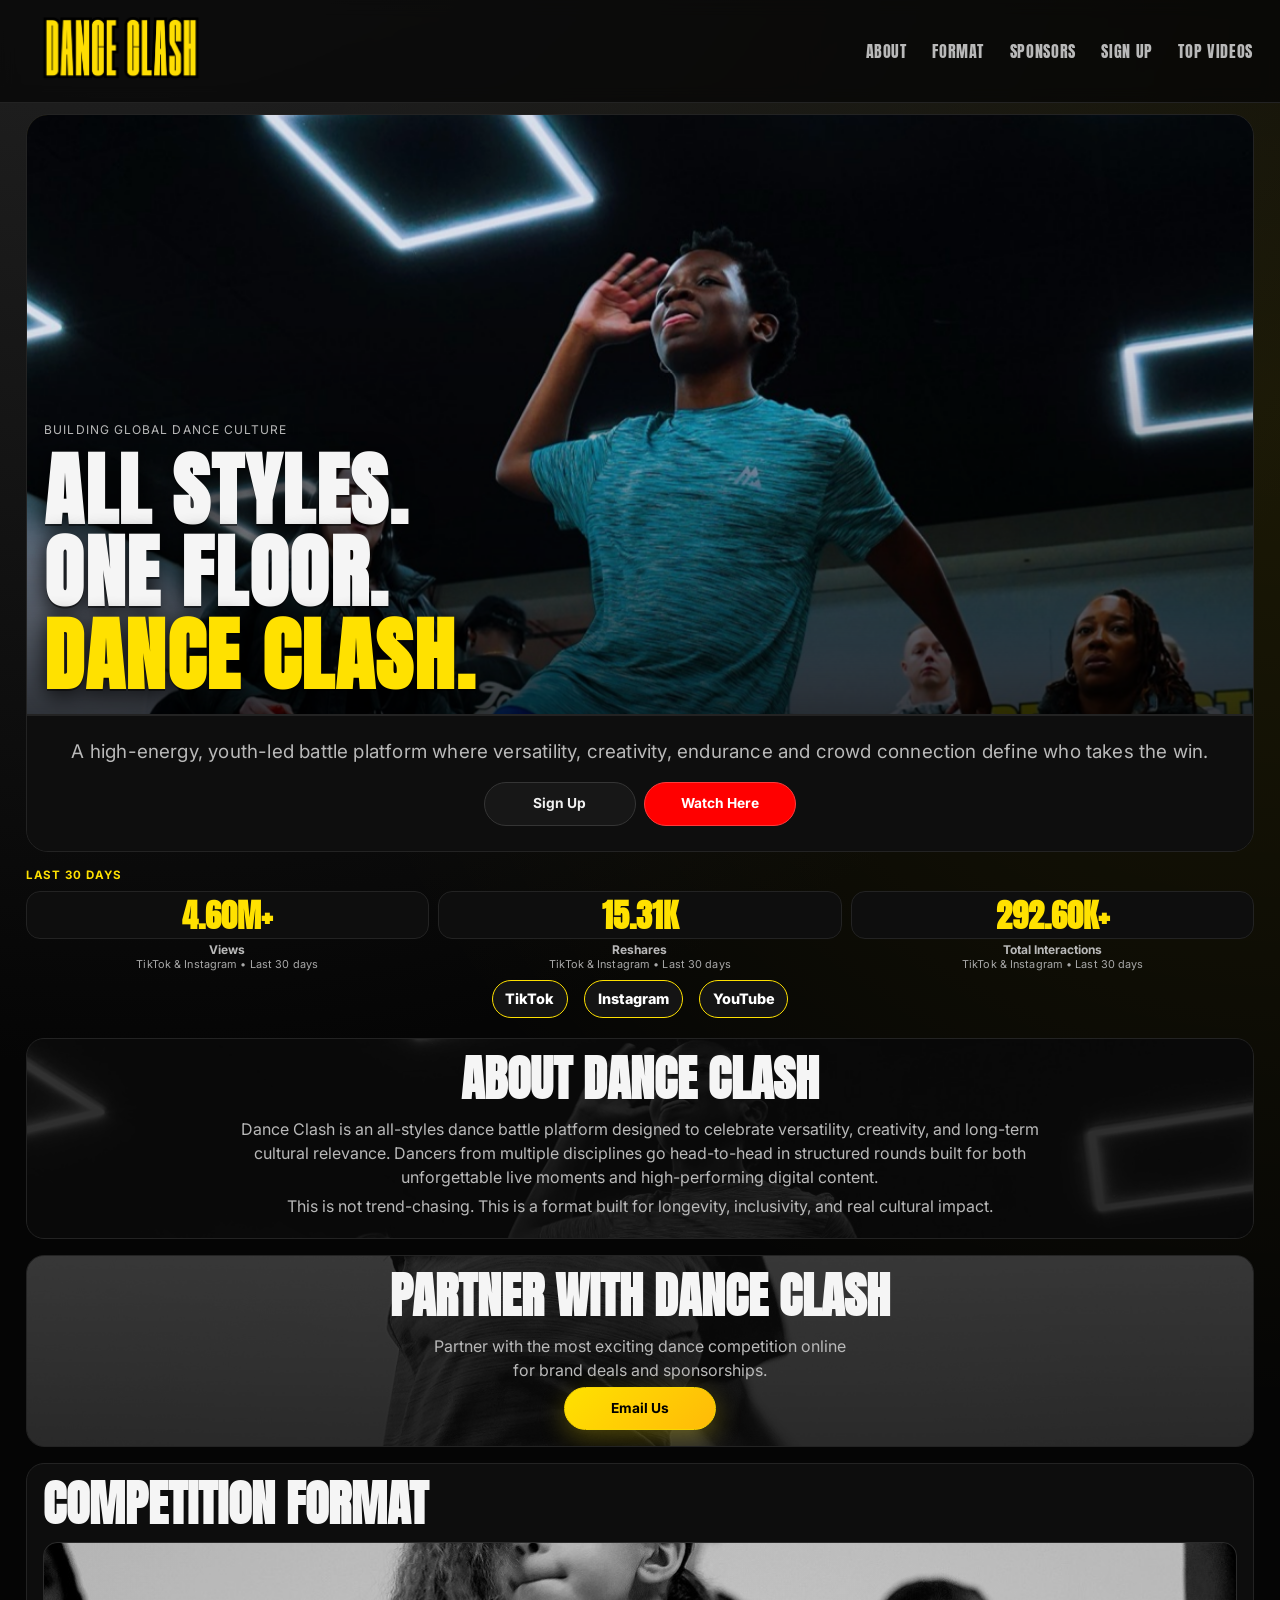
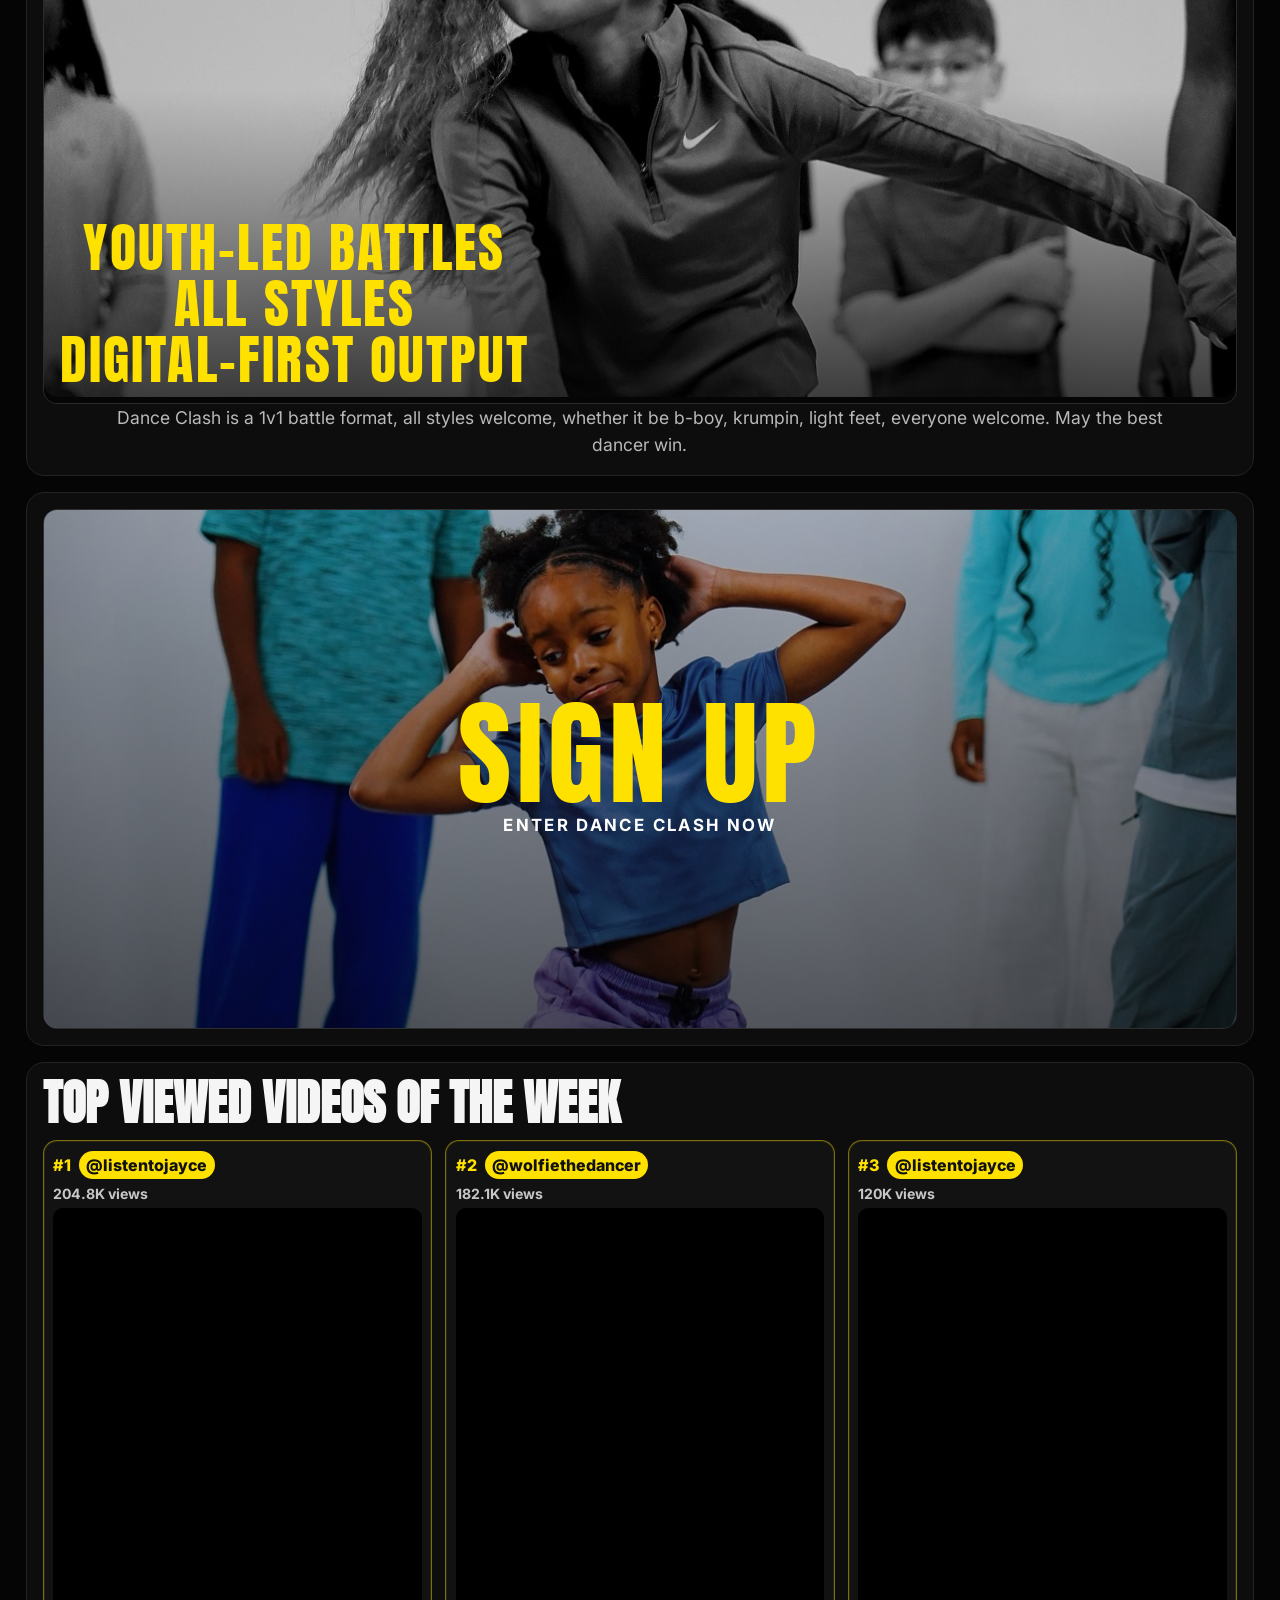
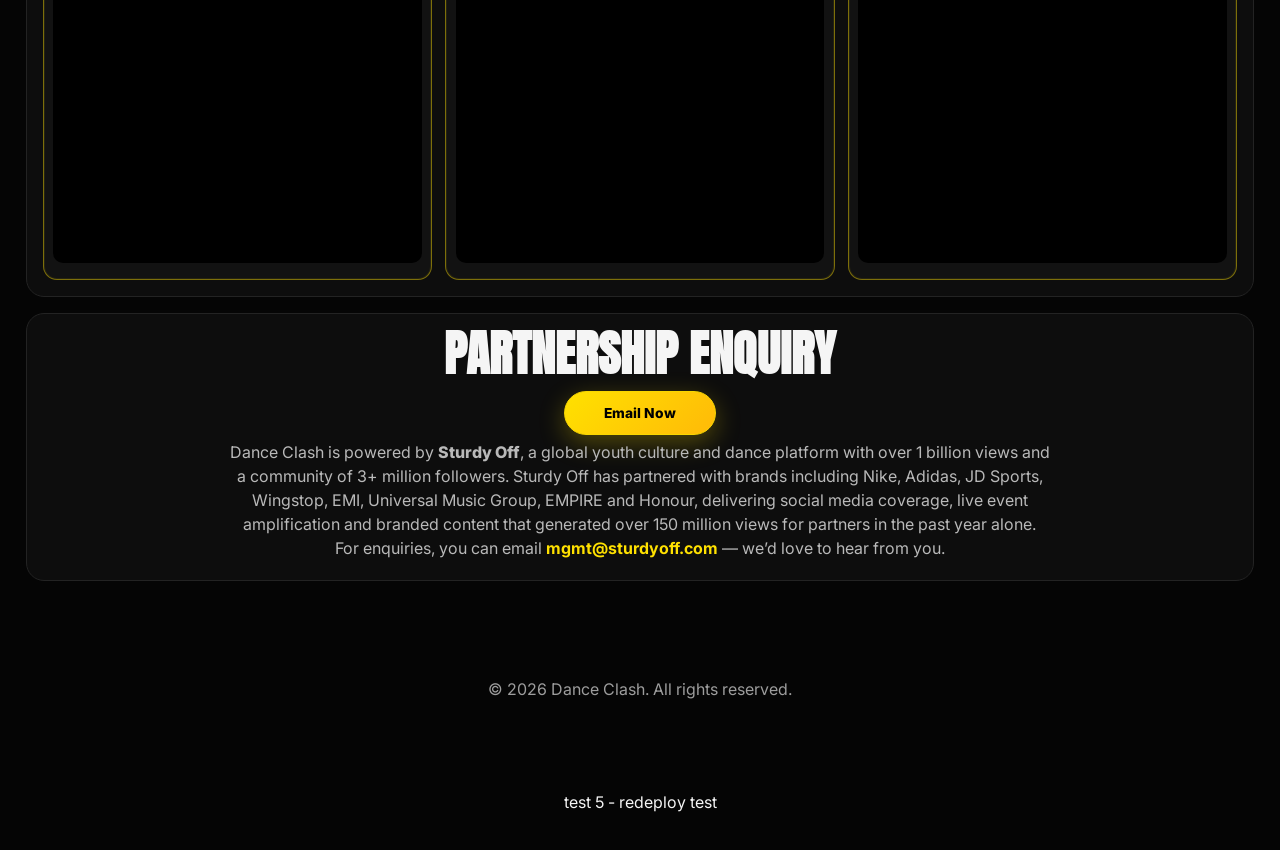
==== commit 7c383912: "Test 5: redeploy check" ====
--- a/danceclash-site/index.html
+++ b/danceclash-site/index.html
@@ -164,7 +164,7 @@
     <p>© <span id="year"></span> Dance Clash. All rights reserved.</p>
   </footer>
 
-  <p style="text-align: center; padding: 20px;">test 4 - private repo still works</p>
+  <p style="text-align: center; padding: 20px;">test 5 - redeploy test</p>
 
   <script src="script.js"></script>
 </body>
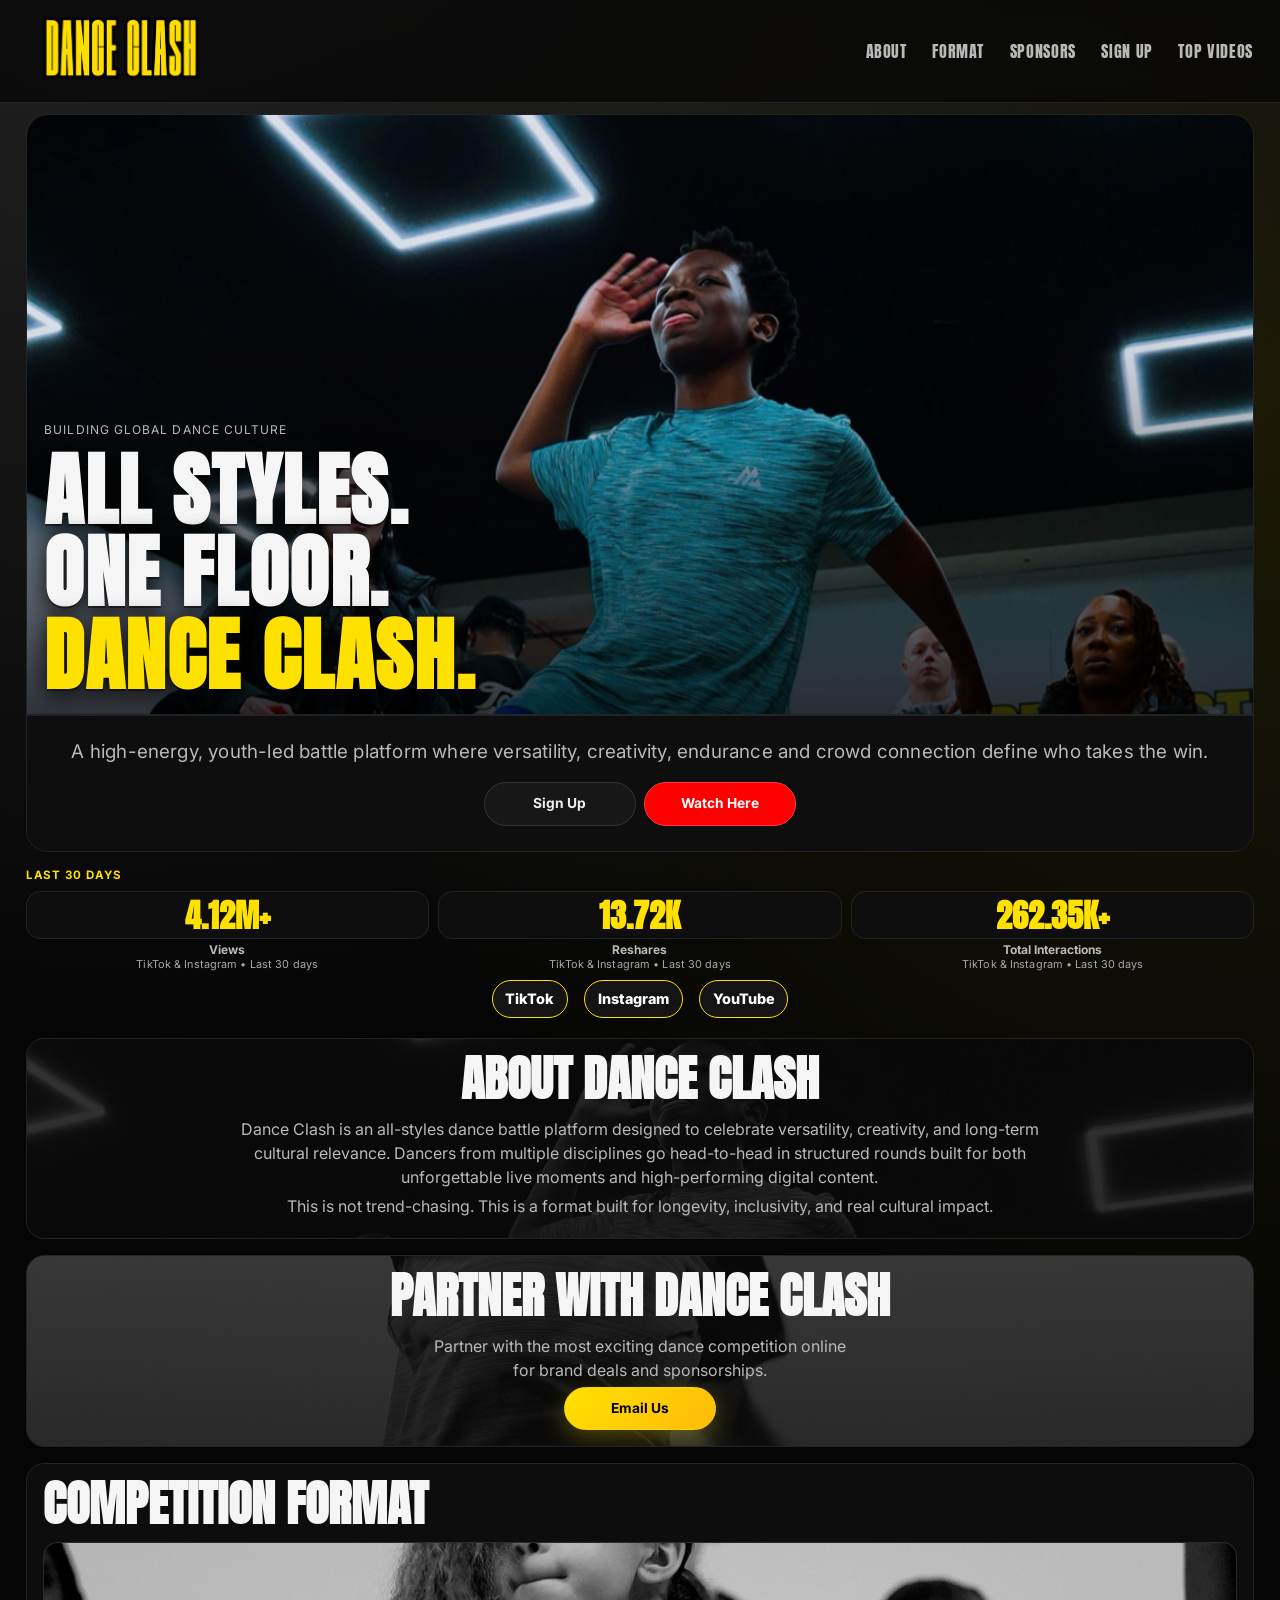
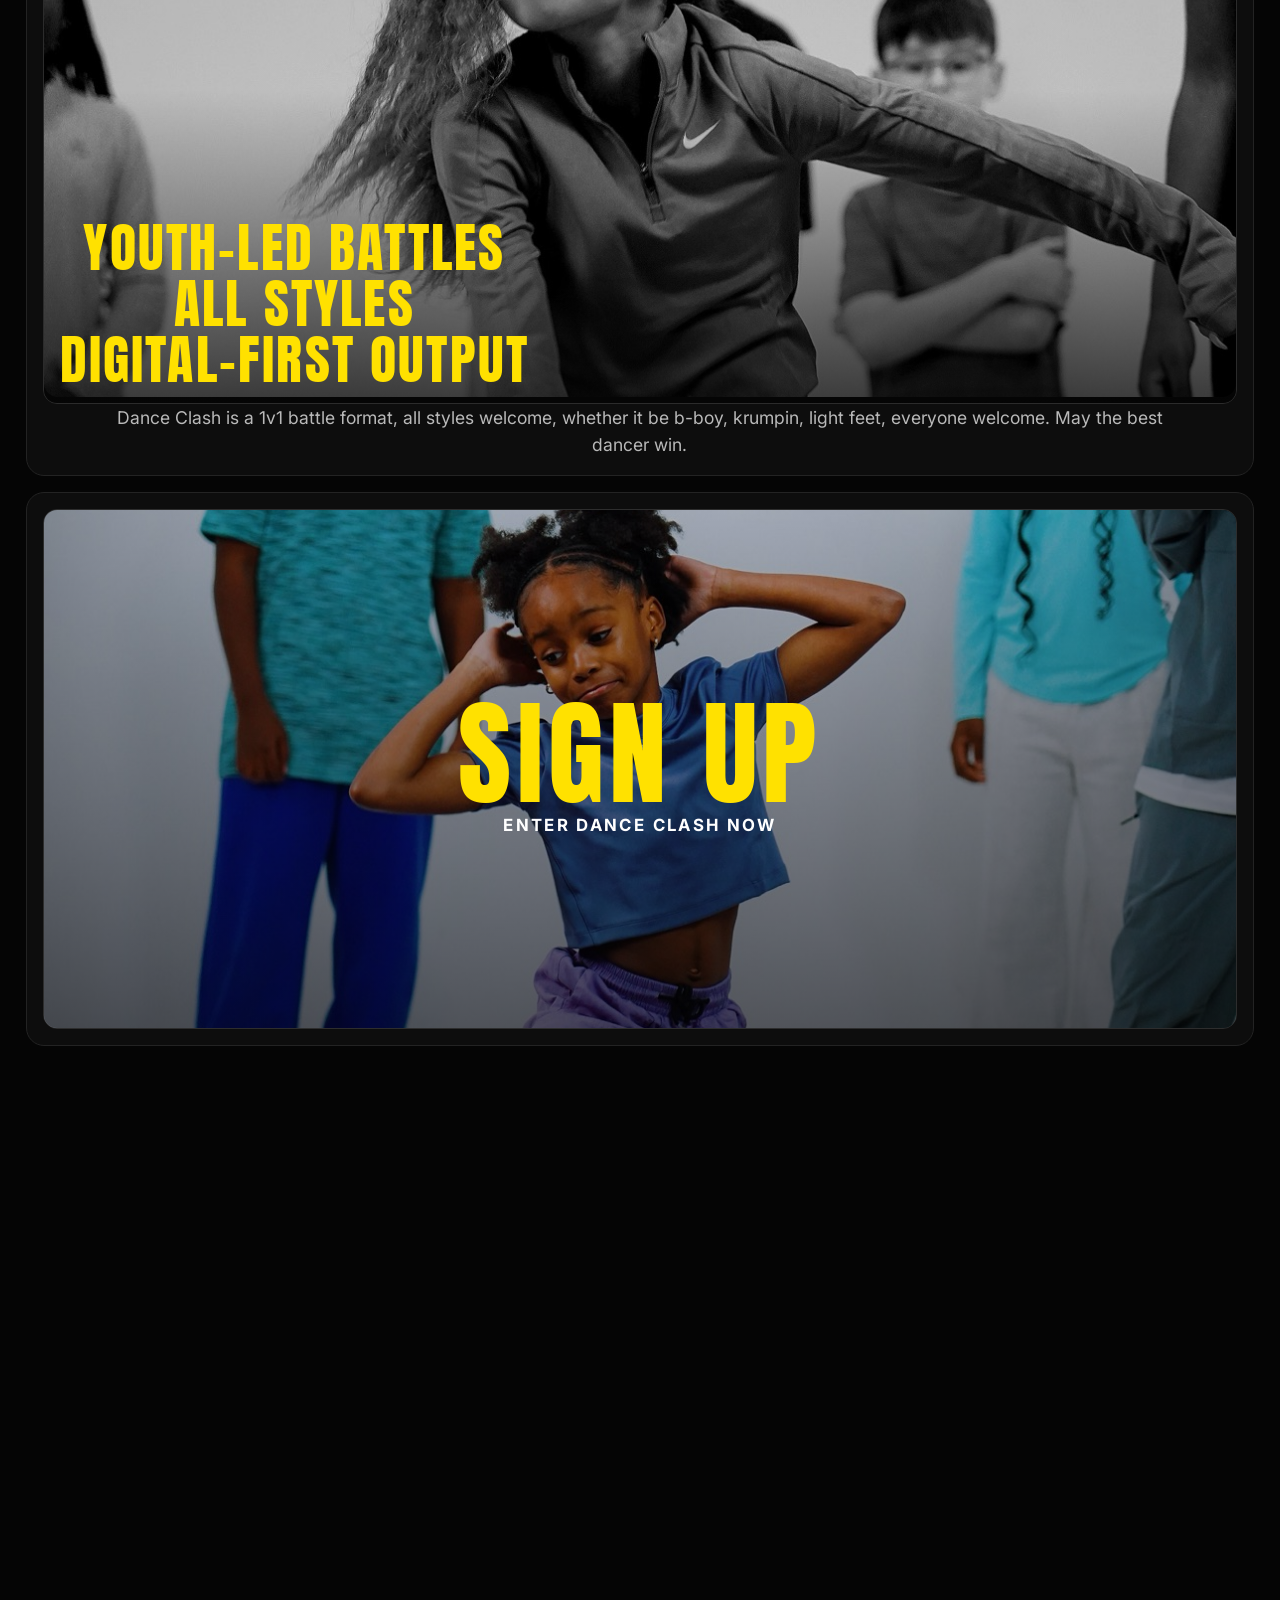
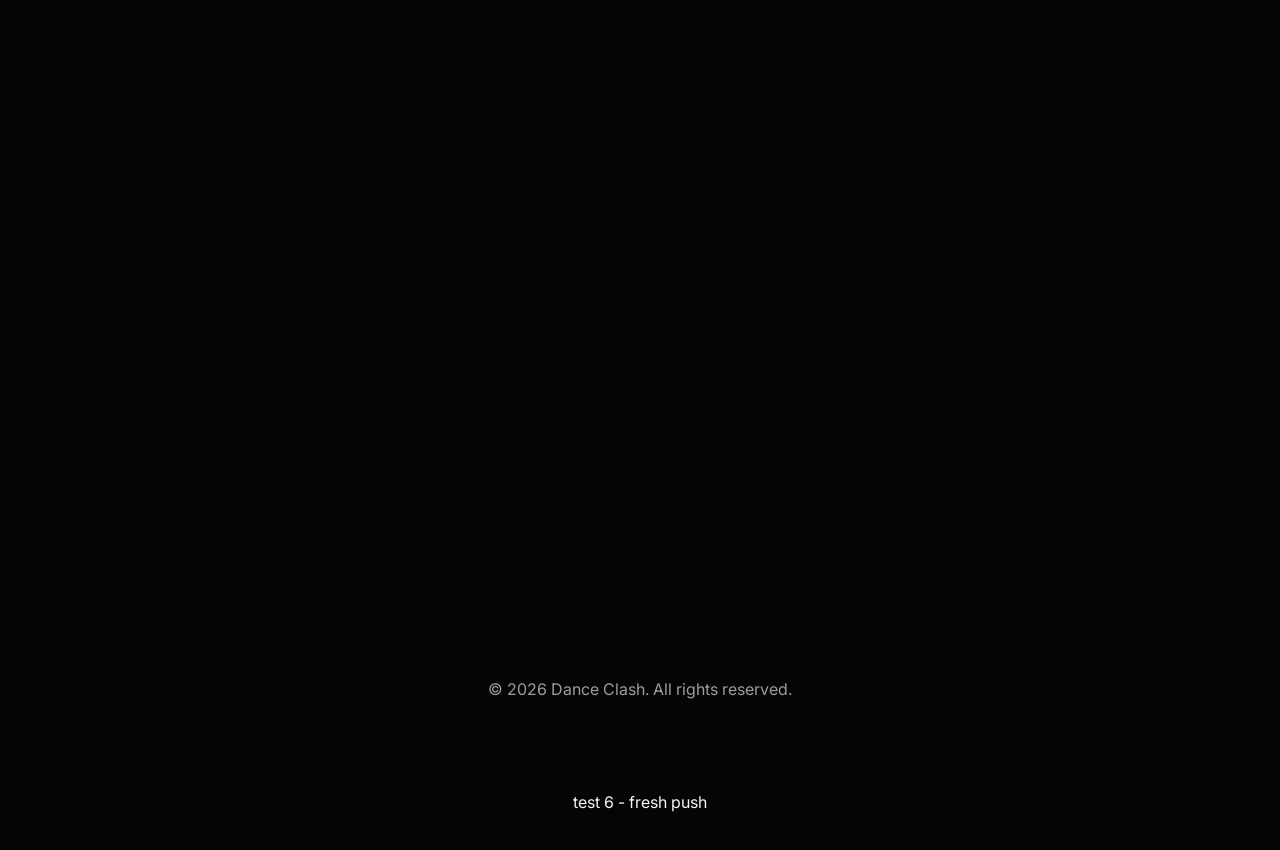
==== commit 940ea2af: "Test 6: fresh push test" ====
--- a/danceclash-site/index.html
+++ b/danceclash-site/index.html
@@ -164,7 +164,7 @@
     <p>© <span id="year"></span> Dance Clash. All rights reserved.</p>
   </footer>
 
-  <p style="text-align: center; padding: 20px;">test 5 - redeploy test</p>
+  <p style="text-align: center; padding: 20px;">test 6 - fresh push</p>
 
   <script src="script.js"></script>
 </body>
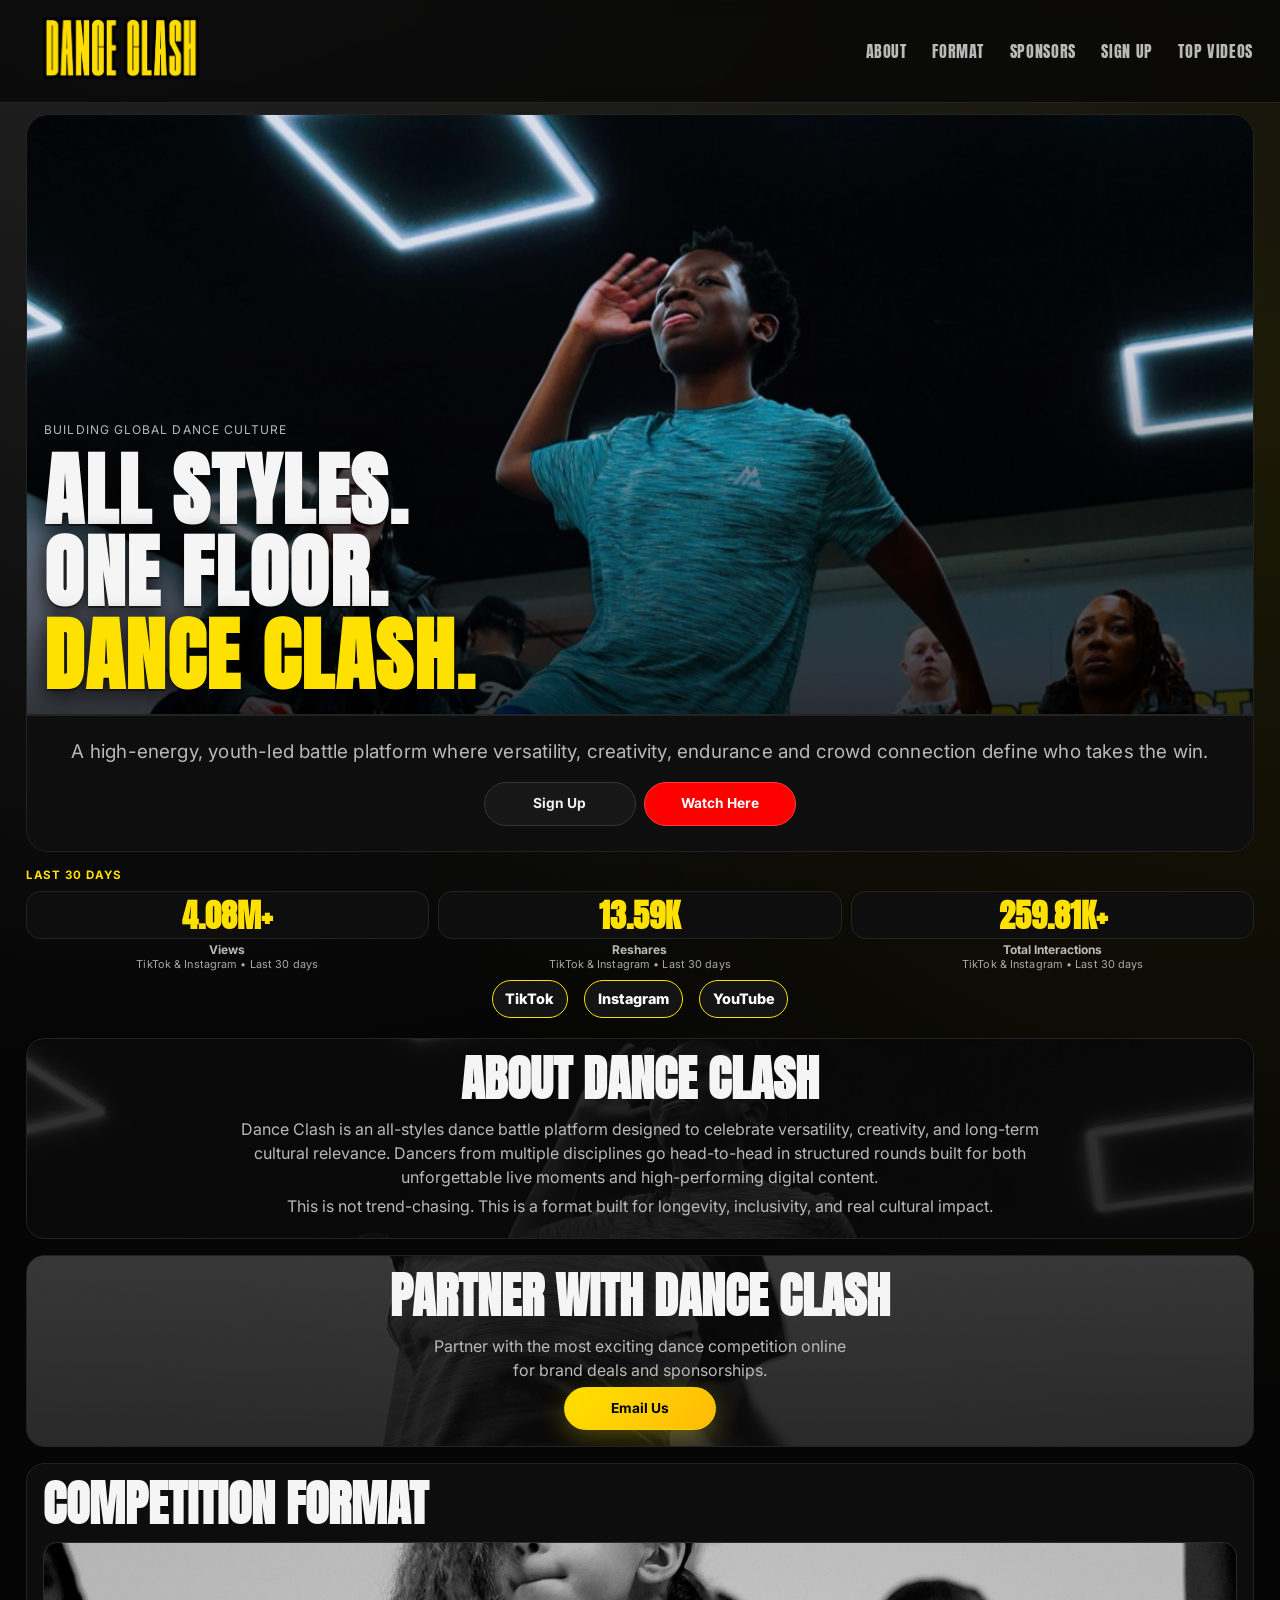
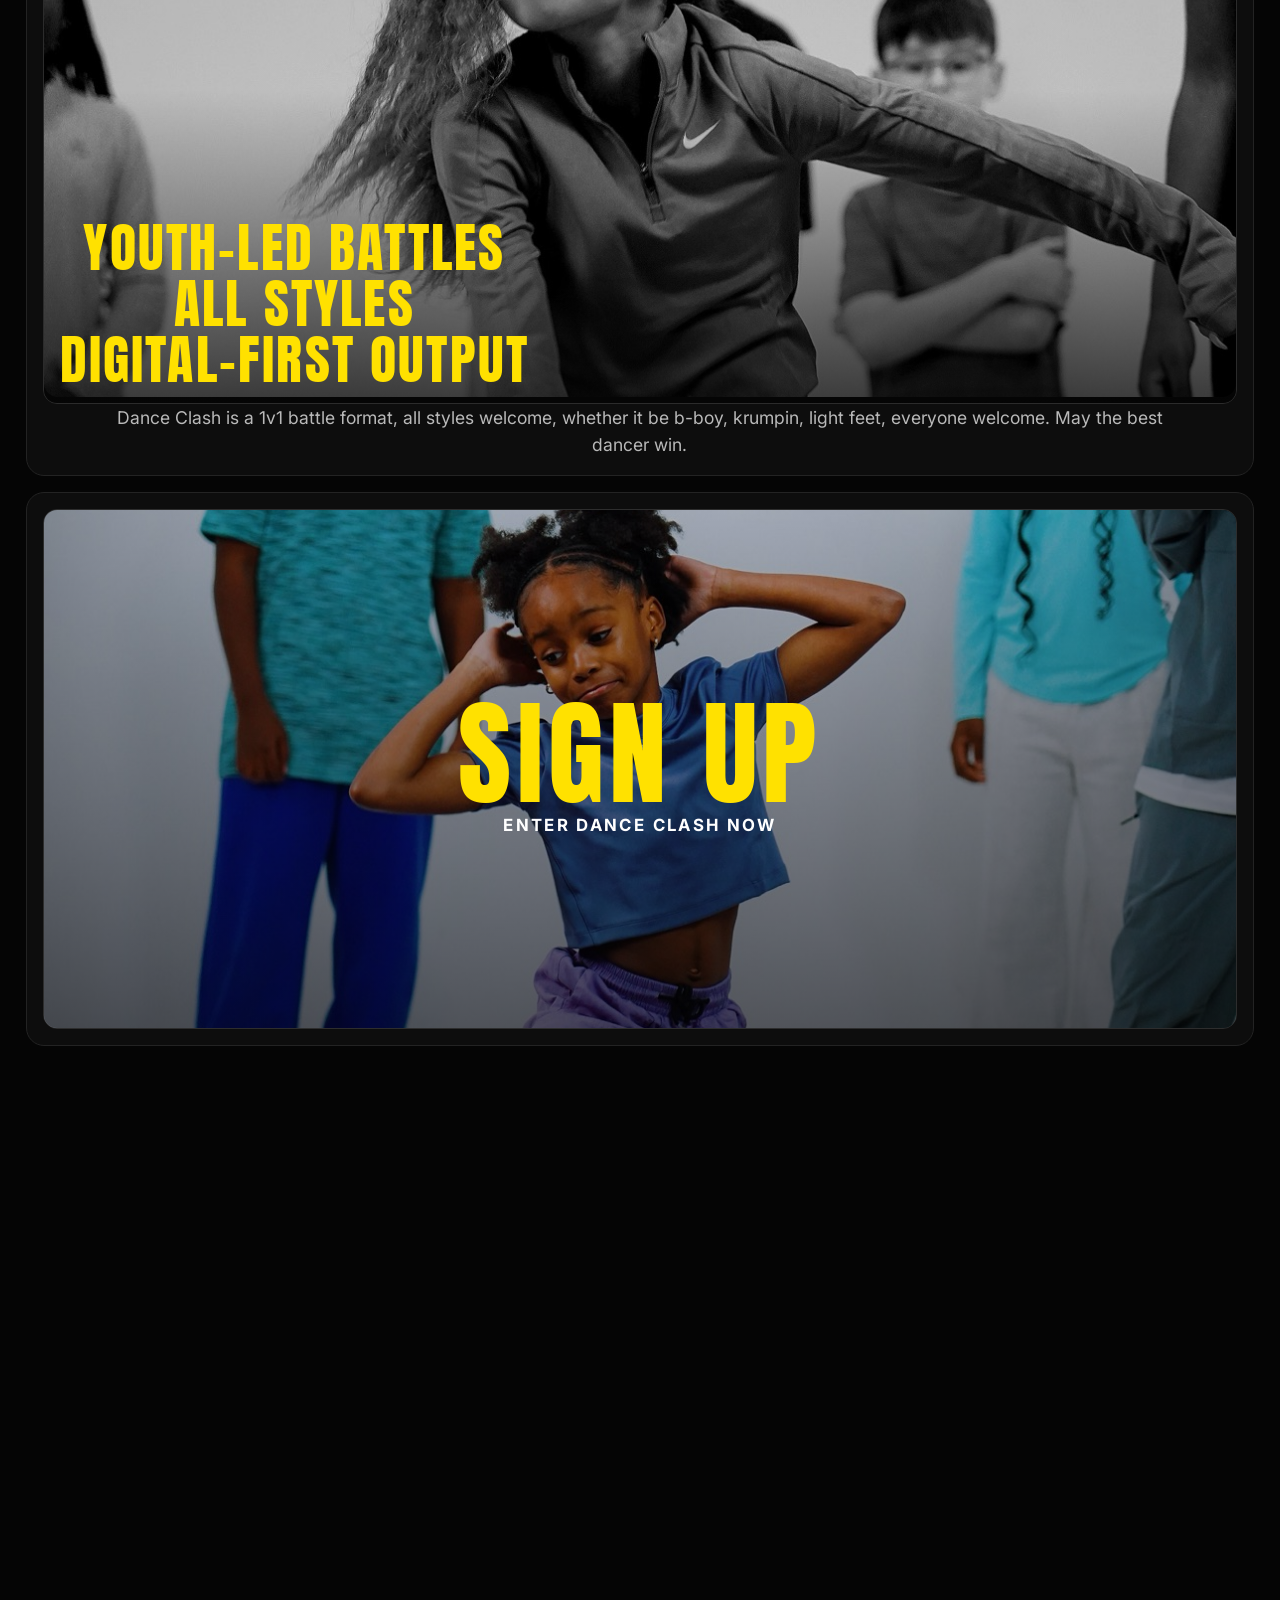
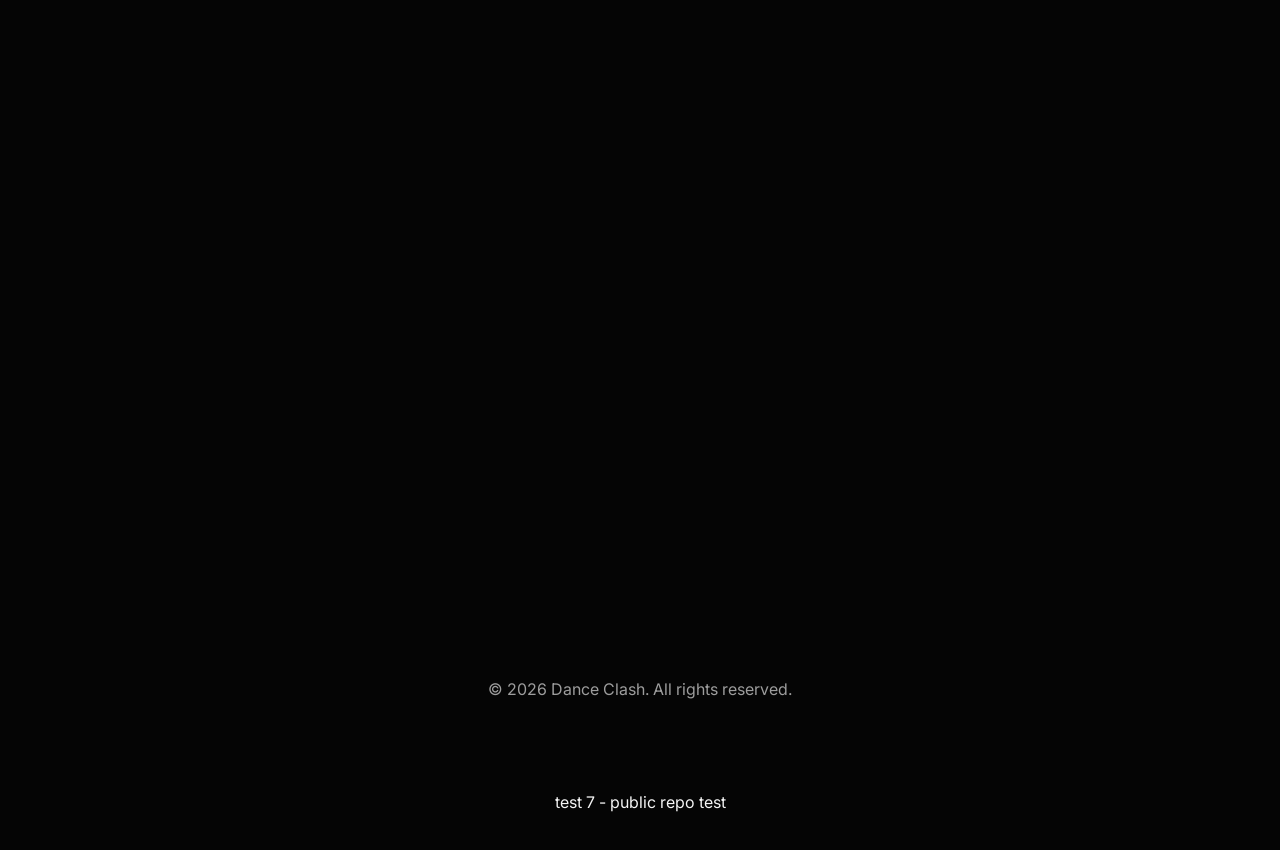
==== commit a0329bab: "Test 7: public repo test" ====
--- a/danceclash-site/index.html
+++ b/danceclash-site/index.html
@@ -164,7 +164,7 @@
     <p>© <span id="year"></span> Dance Clash. All rights reserved.</p>
   </footer>
 
-  <p style="text-align: center; padding: 20px;">test 6 - fresh push</p>
+  <p style="text-align: center; padding: 20px;">test 7 - public repo test</p>
 
   <script src="script.js"></script>
 </body>
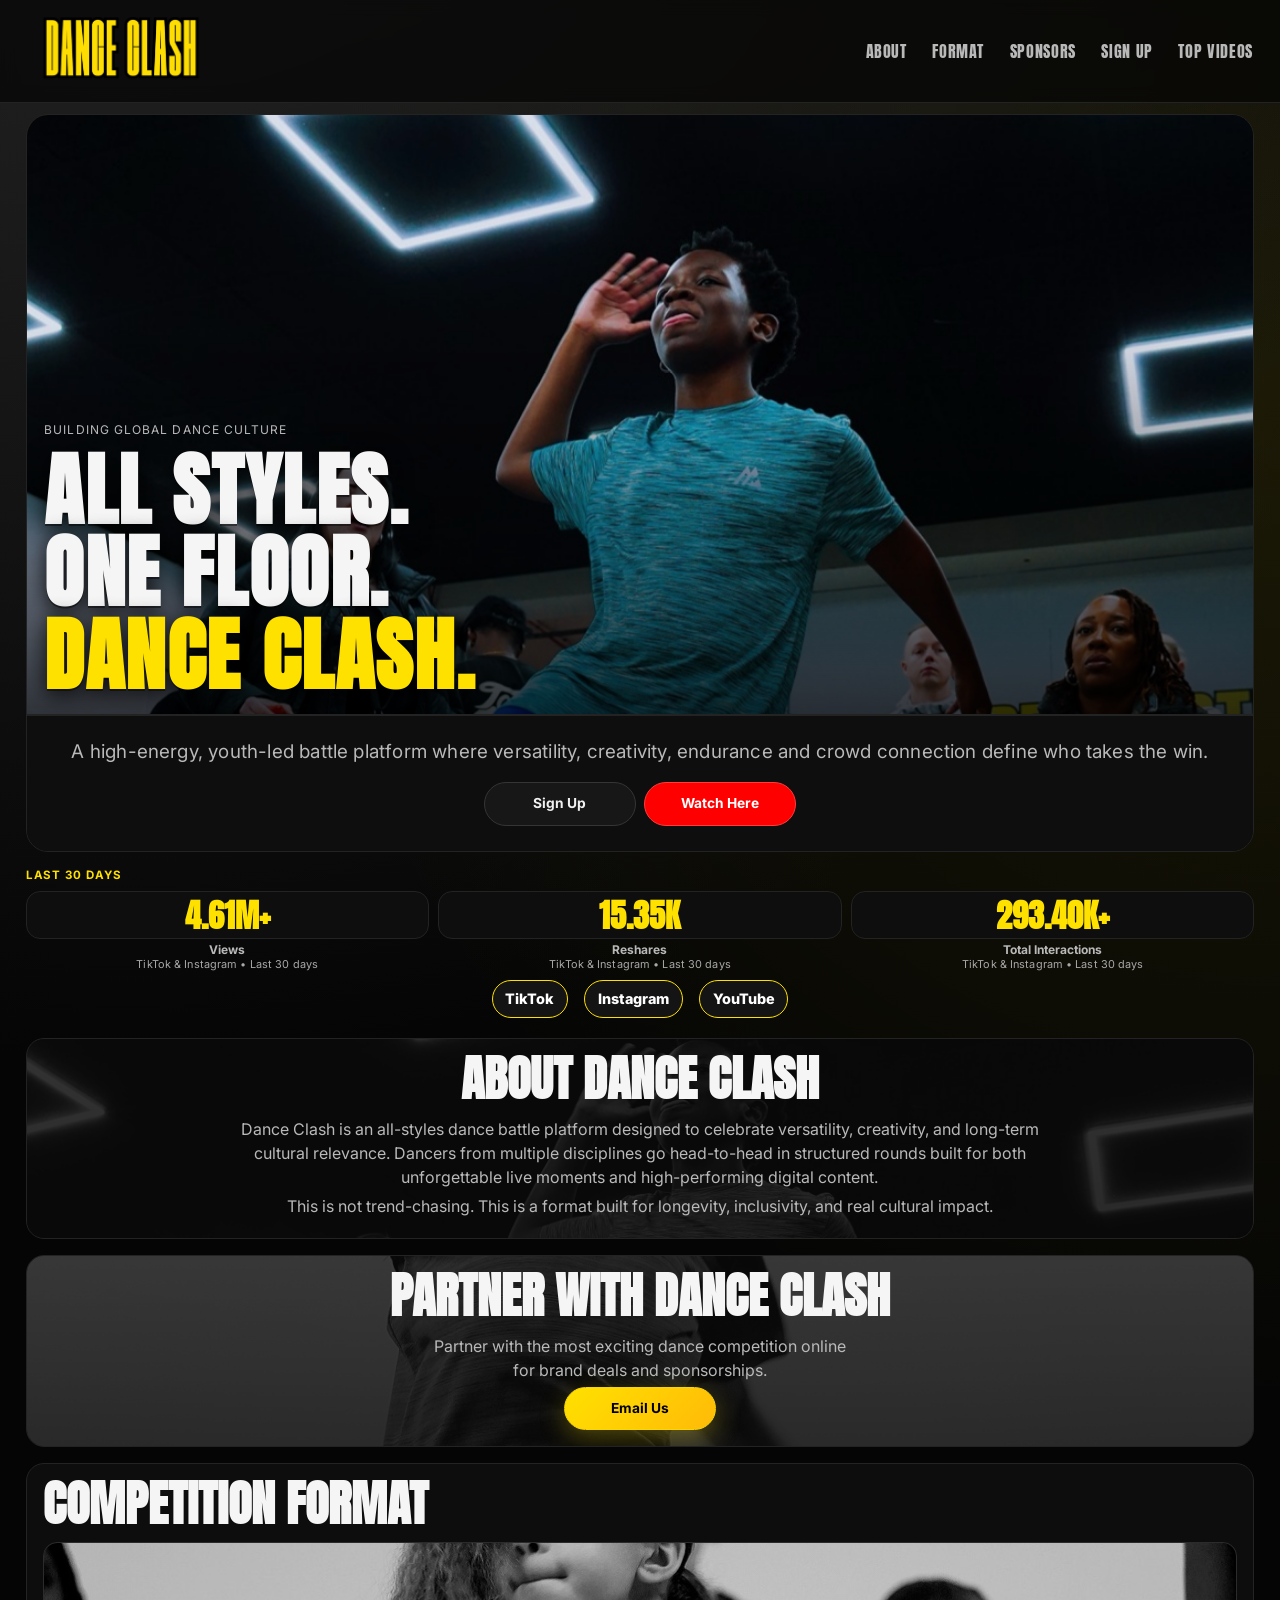
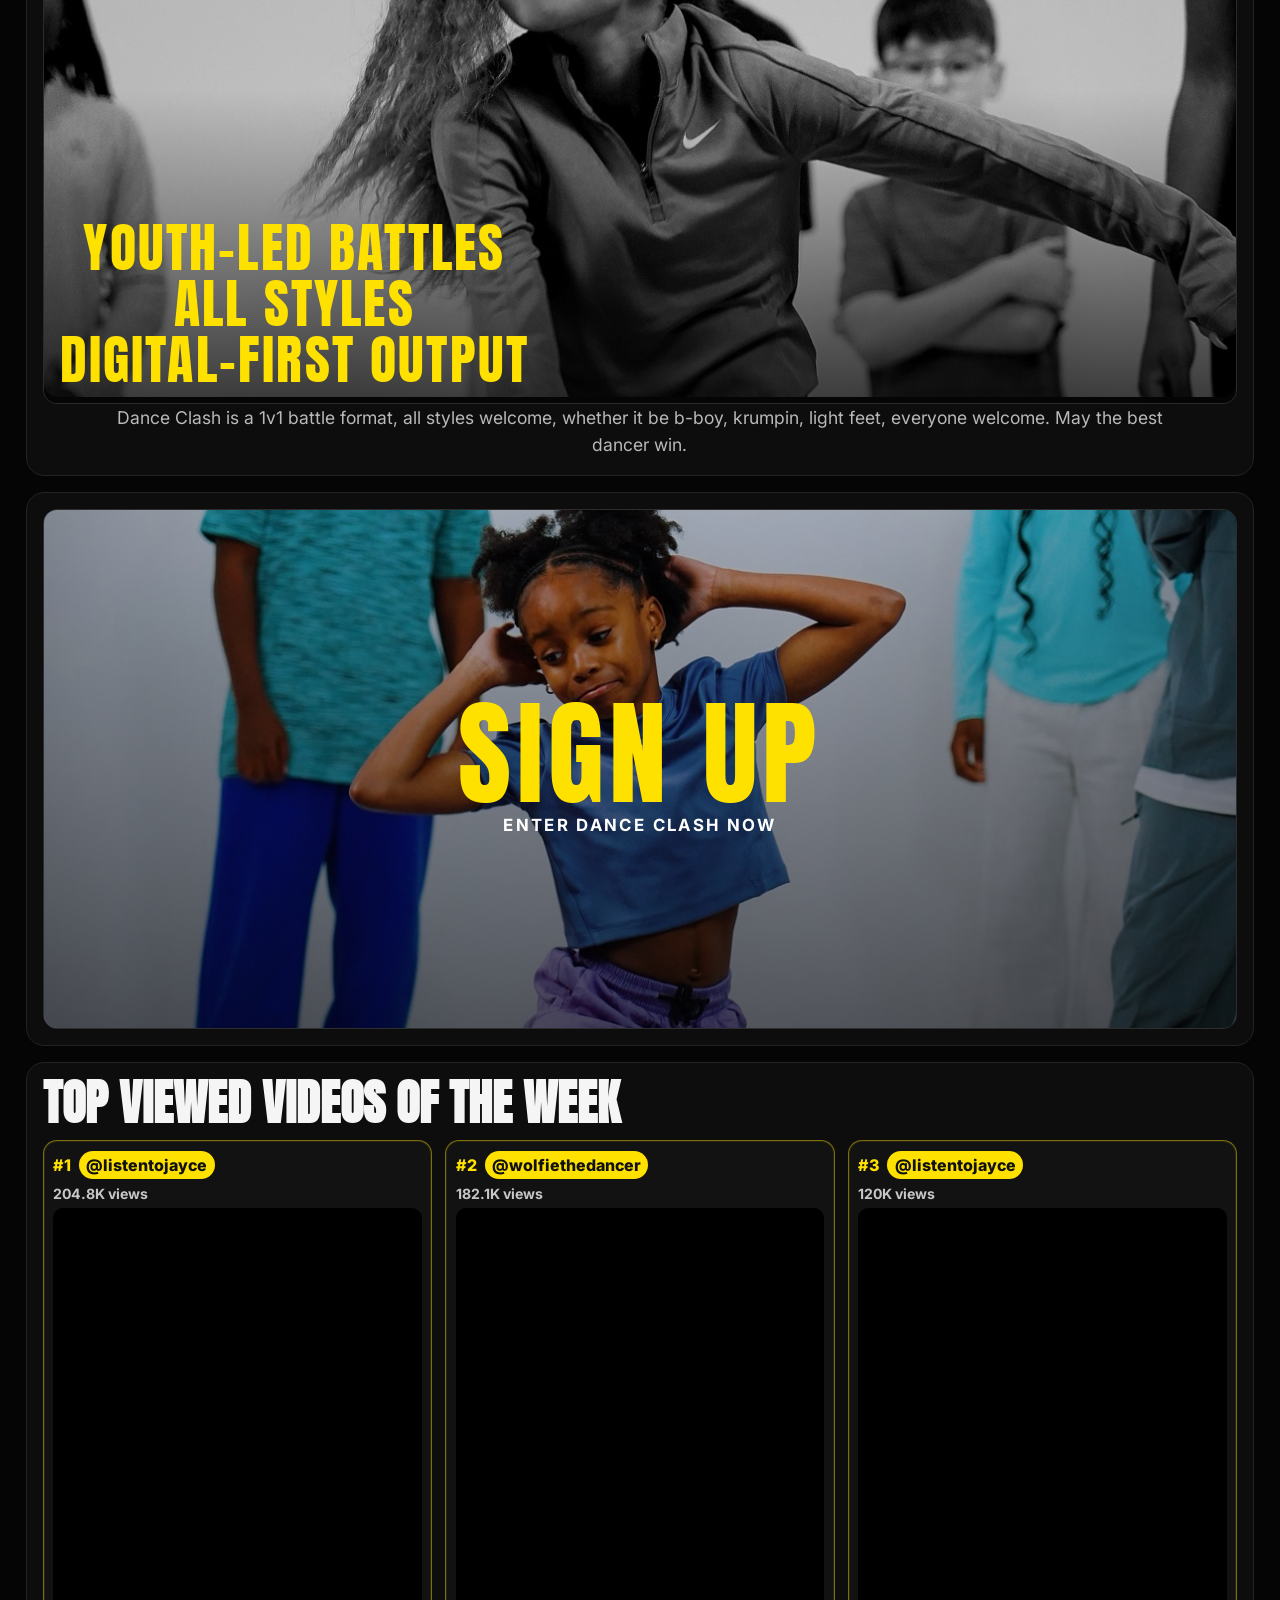
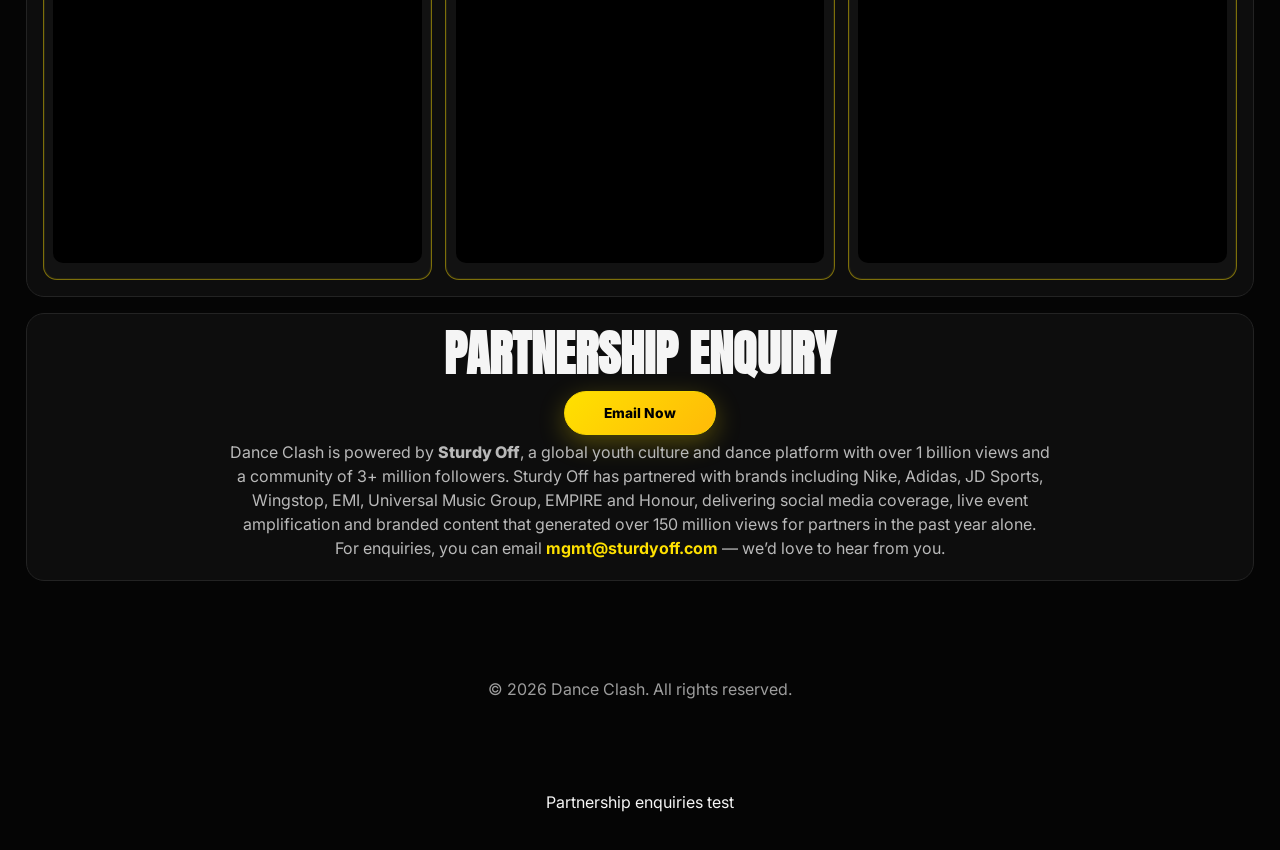
==== commit 1a08b384: "Partnership enquiries test at bottom" ====
--- a/danceclash-site/index.html
+++ b/danceclash-site/index.html
@@ -164,7 +164,7 @@
     <p>© <span id="year"></span> Dance Clash. All rights reserved.</p>
   </footer>
 
-  <p style="text-align: center; padding: 20px;">test 7 - public repo test</p>
+  <p style="text-align: center; padding: 20px;">Partnership enquiries test</p>
 
   <script src="script.js"></script>
 </body>
